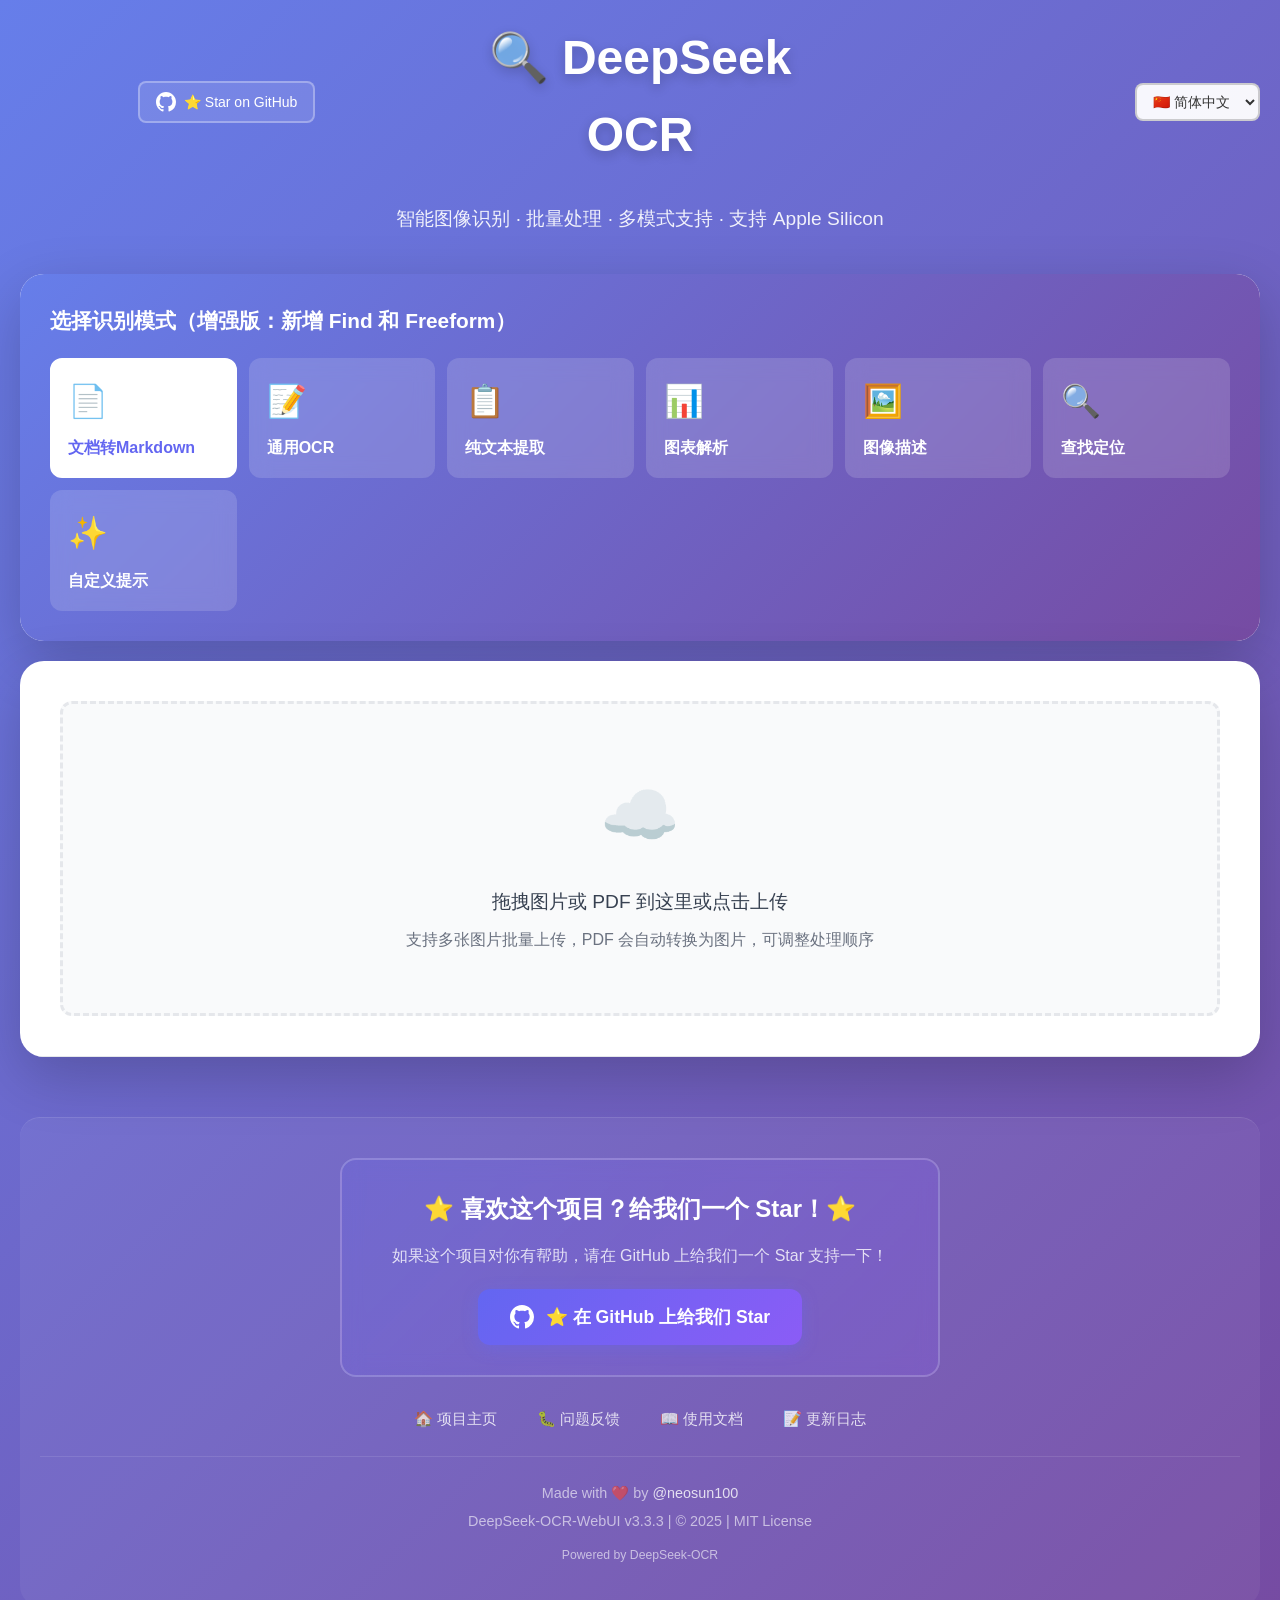
==== ocr_ui_modern.html @ ffe2755b "refactor" ====
<!DOCTYPE html>
<html lang="zh-CN">
<head>
    <meta charset="UTF-8">
    <meta name="viewport" content="width=device-width, initial-scale=1.0">
    <title>DeepSeek OCR - 智能图像识别</title>
    <style>
        :root {
            --primary: #6366f1;
            --primary-dark: #4f46e5;
            --secondary: #8b5cf6;
            --success: #10b981;
            --warning: #f59e0b;
            --danger: #ef4444;
            --dark: #1f2937;
            --light: #f9fafb;
            --border: #e5e7eb;
            --text: #374151;
            --text-light: #6b7280;
            --shadow: rgba(0, 0, 0, 0.1);
            --radius: 12px;
        }

        * {
            margin: 0;
            padding: 0;
            box-sizing: border-box;
        }

        body {
            font-family: 'SF Pro Display', -apple-system, BlinkMacSystemFont, 'Segoe UI', 'PingFang SC', sans-serif;
            background: linear-gradient(135deg, #667eea 0%, #764ba2 100%);
            color: var(--text);
            line-height: 1.6;
            min-height: 100vh;
            padding: 20px;
        }

        .container {
            max-width: 1400px;
            margin: 0 auto;
        }

        /* Find Mode Container - 左右分栏布局 */
        .find-mode-container {
            display: none;
            background: white;
            border-radius: 20px;
            padding: 30px;
            box-shadow: 0 20px 60px var(--shadow);
            animation: fadeIn 0.5s ease-out;
        }

        .find-mode-container.active {
            display: block;
        }

        .find-split-layout {
            display: grid;
            grid-template-columns: 450px 1fr;
            gap: 30px;
            min-height: 600px;
        }

        /* 左侧面板 - 上传和控制 */
        .find-left-panel {
            border-right: 2px solid var(--border);
            padding-right: 30px;
        }

        .find-panel-title {
            font-size: 1.3em;
            font-weight: 700;
            margin-bottom: 20px;
            color: var(--dark);
            display: flex;
            align-items: center;
            gap: 10px;
        }

        .find-upload-zone {
            border: 3px dashed var(--border);
            border-radius: var(--radius);
            padding: 40px 20px;
            text-align: center;
            cursor: pointer;
            transition: all 0.3s ease;
            background: var(--light);
            margin-bottom: 25px;
        }

        .find-upload-zone:hover {
            border-color: var(--primary);
            background: #f0f4ff;
            transform: translateY(-2px);
        }

        .find-upload-zone.drag-over {
            border-color: var(--primary);
            background: #e0e7ff;
            transform: scale(1.02);
        }

        .find-upload-icon {
            font-size: 60px;
            margin-bottom: 15px;
            opacity: 0.6;
        }

        .find-upload-text {
            font-size: 1.1em;
            color: var(--text);
            margin-bottom: 8px;
            font-weight: 500;
        }

        .find-upload-hint {
            font-size: 0.9em;
            color: var(--text-light);
        }

        .find-uploaded-preview {
            display: none;
            border-radius: var(--radius);
            overflow: hidden;
            margin-bottom: 15px;
            position: relative;
        }

        .find-uploaded-preview.active {
            display: block;
        }

        .find-uploaded-preview img {
            width: 100%;
            display: block;
            max-height: 250px;
            object-fit: contain;
            background: #000;
        }

        .find-uploaded-info {
            padding: 12px;
            background: var(--light);
            font-size: 0.9em;
            color: var(--text-light);
        }

        .find-input-group {
            margin-bottom: 25px;
        }

        .find-input-label {
            display: block;
            margin-bottom: 10px;
            font-weight: 600;
            color: var(--dark);
            font-size: 0.95em;
        }

        .find-input-field {
            width: 100%;
            padding: 14px 18px;
            border: 2px solid var(--border);
            border-radius: var(--radius);
            font-size: 1em;
            transition: all 0.3s ease;
            font-family: inherit;
        }

        .find-input-field:focus {
            outline: none;
            border-color: var(--primary);
            box-shadow: 0 0 0 3px rgba(99, 102, 241, 0.1);
        }

        .find-input-hint {
            margin-top: 8px;
            font-size: 0.85em;
            color: var(--text-light);
            line-height: 1.4;
        }

        .find-actions {
            display: flex;
            flex-direction: column;
            gap: 12px;
        }

        .find-btn {
            width: 100%;
            padding: 14px 24px;
            border: none;
            border-radius: var(--radius);
            font-size: 1em;
            font-weight: 600;
            cursor: pointer;
            transition: all 0.3s ease;
            display: flex;
            align-items: center;
            justify-content: center;
            gap: 8px;
        }

        .find-btn-primary {
            background: linear-gradient(135deg, var(--primary), var(--secondary));
            color: white;
            box-shadow: 0 4px 15px rgba(99, 102, 241, 0.3);
        }

        .find-btn-primary:hover:not(:disabled) {
            transform: translateY(-2px);
            box-shadow: 0 6px 20px rgba(99, 102, 241, 0.4);
        }

        .find-btn-primary:disabled {
            opacity: 0.5;
            cursor: not-allowed;
        }

        .find-btn-secondary {
            background: white;
            color: var(--text);
            border: 2px solid var(--border);
        }

        .find-btn-secondary:hover {
            background: var(--light);
            border-color: var(--primary);
        }

        /* 右侧面板 - 结果展示 */
        .find-right-panel {
            padding-left: 30px;
        }
        
        .find-right-panel .find-result-image-wrapper {
            text-align: center;
        }

        .find-result-container {
            display: none;
        }

        .find-result-container.active {
            display: block;
        }

        .find-result-empty {
            text-align: center;
            padding: 80px 40px;
            color: var(--text-light);
        }

        .find-result-empty-icon {
            font-size: 80px;
            margin-bottom: 20px;
            opacity: 0.3;
        }

        .find-result-empty-text {
            font-size: 1.2em;
            margin-bottom: 10px;
        }

        .find-result-empty-hint {
            font-size: 0.95em;
        }

        .find-result-image-wrapper {
            position: relative;
            border-radius: var(--radius);
            overflow: hidden;
            margin-bottom: 25px;
            box-shadow: 0 10px 40px rgba(0, 0, 0, 0.15);
            background: #000;
            display: inline-block;
            max-width: 100%;
        }

        .find-result-image-wrapper img {
            display: block;
            width: auto;
            height: auto;
            max-width: 100%;
            max-height: 600px;
        }

        .find-result-image-wrapper canvas {
            position: absolute;
            top: 0;
            left: 0;
            pointer-events: none;
        }

        .find-result-stats {
            display: flex;
            gap: 15px;
            margin-bottom: 20px;
            flex-wrap: wrap;
        }

        .find-stat-badge {
            padding: 8px 16px;
            background: var(--light);
            border-radius: 20px;
            font-size: 0.9em;
            color: var(--text);
            font-weight: 500;
        }

        .find-stat-badge.success {
            background: #d1fae5;
            color: #065f46;
        }

        .find-result-text-area {
            background: var(--light);
            border: 1px solid var(--border);
            border-radius: var(--radius);
            padding: 20px;
            margin-bottom: 20px;
            max-height: 200px;
            overflow-y: auto;
        }

        .find-result-text {
            font-size: 1em;
            line-height: 1.6;
            color: var(--text);
            white-space: pre-wrap;
            word-wrap: break-word;
        }

        .find-matches-list {
            background: var(--light);
            border: 1px solid var(--border);
            border-radius: var(--radius);
            padding: 20px;
        }

        .find-matches-title {
            font-weight: 600;
            margin-bottom: 15px;
            color: var(--dark);
            display: flex;
            align-items: center;
            gap: 8px;
        }

        .find-match-item {
            display: flex;
            align-items: center;
            gap: 12px;
            padding: 10px;
            background: white;
            border-radius: 8px;
            margin-bottom: 10px;
            border-left: 4px solid;
        }

        .find-match-color {
            width: 30px;
            height: 30px;
            border-radius: 6px;
            box-shadow: 0 2px 8px rgba(0, 0, 0, 0.2);
        }

        .find-match-info {
            flex: 1;
        }

        .find-match-label {
            font-weight: 600;
            color: var(--dark);
            margin-bottom: 3px;
        }

        .find-match-coords {
            font-size: 0.85em;
            color: var(--text-light);
            font-family: 'Courier New', monospace;
        }

        /* 批量处理主容器 - 默认显示 */
        .batch-mode-container {
            display: block;
        }

        .batch-mode-container.hidden {
            display: none;
        }

        /* Header */
        .header {
            text-align: center;
            margin-bottom: 40px;
            animation: fadeInDown 0.6s ease-out;
        }

        .header h1 {
            color: white;
            font-size: 3em;
            font-weight: 700;
            margin-bottom: 10px;
            text-shadow: 0 4px 12px rgba(0,0,0,0.2);
        }

        .header p {
            color: rgba(255,255,255,0.9);
            font-size: 1.2em;
        }

        /* Main Card */
        .main-card {
            background: white;
            border-radius: 24px;
            box-shadow: 0 20px 60px rgba(0,0,0,0.2);
            overflow: hidden;
            animation: fadeInUp 0.6s ease-out;
        }

        /* Mode Selector */
        .mode-section {
            padding: 30px;
            background: linear-gradient(135deg, #667eea 0%, #764ba2 100%);
        }

        .mode-title {
            color: white;
            font-size: 1.3em;
            font-weight: 600;
            margin-bottom: 20px;
        }

        .mode-grid {
            display: grid;
            grid-template-columns: repeat(auto-fit, minmax(180px, 1fr));
            gap: 12px;
        }

        .mode-option {
            background: rgba(255,255,255,0.15);
            border: 2px solid transparent;
            padding: 16px;
            border-radius: 12px;
            cursor: pointer;
            transition: all 0.3s;
            backdrop-filter: blur(10px);
        }

        .mode-option:hover {
            background: rgba(255,255,255,0.25);
            transform: translateY(-2px);
        }

        .mode-option.active {
            background: white;
            border-color: white;
            color: var(--primary);
        }

        .mode-icon {
            font-size: 2em;
            display: block;
            margin-bottom: 8px;
        }

        .mode-name {
            font-weight: 600;
            color: white;
        }

        .mode-option.active .mode-name {
            color: var(--primary);
        }

        /* Upload Section */
        .upload-section {
            padding: 40px;
            border-bottom: 1px solid var(--border);
        }

        .upload-area {
            border: 3px dashed var(--border);
            border-radius: var(--radius);
            padding: 60px 40px;
            text-align: center;
            cursor: pointer;
            transition: all 0.3s;
            background: var(--light);
        }

        .upload-area:hover, .upload-area.dragover {
            border-color: var(--primary);
            background: #eef2ff;
        }

        .upload-icon {
            font-size: 4em;
            color: var(--primary);
            margin-bottom: 20px;
        }

        .upload-text {
            font-size: 1.2em;
            color: var(--text);
            margin-bottom: 10px;
        }

        .upload-hint {
            color: var(--text-light);
        }

        input[type="file"] {
            display: none;
        }

        /* Images Grid */
        .images-section {
            padding: 40px;
            display: none;
        }

        .images-section.active {
            display: block;
        }

        /* Single Image Section (Find 模式) */
        .single-image-section {
            padding: 40px;
            display: none;
        }

        .single-image-section.active {
            display: block;
        }

        .single-image-preview {
            background: var(--bg-light);
            border: 3px dashed var(--border-color);
            border-radius: 20px;
            min-height: 400px;
            display: flex;
            align-items: center;
            position: relative;
            transition: all 0.3s ease;
            cursor: pointer;
        }

        .single-image-preview:hover {
            border-color: var(--primary-color);
            background: var(--bg-lighter);
        }

        .single-image-preview.drag-over {
            border-color: var(--primary-color);
            background: linear-gradient(135deg, rgba(59, 130, 246, 0.1), rgba(147, 51, 234, 0.1));
            transform: scale(1.02);
        }

        .preview-placeholder {
            text-align: center;
            padding: 60px 40px;
        }

        .preview-icon {
            font-size: 80px;
            margin-bottom: 20px;
            opacity: 0.5;
        }

        .preview-text {
            font-size: 1.3em;
            color: var(--text-primary);
            margin-bottom: 10px;
            font-weight: 500;
        }

        .preview-hint {
            color: var(--text-light);
            font-size: 0.95em;
        }

        .preview-container {
            width: 100%;
            padding: 20px;
        }

        .preview-image-wrapper {
            position: relative;
            display: inline-block;
            max-width: 100%;
            box-shadow: 0 10px 40px rgba(0,0,0,0.3);
            border-radius: 12px;
            overflow: hidden;
            background: #000;
        }

        .preview-image-wrapper img {
            display: block;
            max-width: 100%;
            height: auto;
        }

        .preview-image-wrapper canvas {
            position: absolute;
            top: 0;
            left: 0;
            width: 100%;
            height: 100%;
            pointer-events: none;
        }

        .section-header {
            display: flex;
            justify-content: space-between;
            align-items: center;
            margin-bottom: 20px;
        }

        .section-title {
            font-size: 1.5em;
            font-weight: 600;
            color: var(--dark);
        }

        .images-grid {
            display: grid;
            grid-template-columns: repeat(auto-fill, minmax(200px, 1fr));
            gap: 20px;
            margin-bottom: 30px;
        }

        .image-card {
            background: white;
            border: 2px solid var(--border);
            border-radius: var(--radius);
            overflow: hidden;
            cursor: move;
            transition: all 0.3s;
            position: relative;
        }

        .image-card:hover {
            box-shadow: 0 8px 24px var(--shadow);
            transform: translateY(-4px);
        }

        .image-card.dragging {
            opacity: 0.5;
        }

        .image-preview {
            width: 100%;
            height: 200px;
            object-fit: cover;
            background: var(--light);
        }

        .image-info {
            padding: 12px;
        }

        .image-name {
            font-weight: 600;
            font-size: 0.9em;
            color: var(--dark);
            margin-bottom: 4px;
            white-space: nowrap;
            overflow: hidden;
            text-overflow: ellipsis;
        }

        .image-size {
            font-size: 0.85em;
            color: var(--text-light);
        }

        .image-order {
            position: absolute;
            top: 10px;
            left: 10px;
            background: var(--primary);
            color: white;
            width: 32px;
            height: 32px;
            border-radius: 50%;
            display: flex;
            align-items: center;
            justify-content: center;
            font-weight: bold;
            font-size: 0.9em;
            box-shadow: 0 2px 8px rgba(0,0,0,0.3);
        }

        .image-remove {
            position: absolute;
            top: 10px;
            right: 10px;
            background: var(--danger);
            color: white;
            width: 32px;
            height: 32px;
            border-radius: 50%;
            border: none;
            cursor: pointer;
            display: flex;
            align-items: center;
            justify-content: center;
            font-size: 1.2em;
            transition: all 0.3s;
            box-shadow: 0 2px 8px rgba(0,0,0,0.3);
        }

        .image-remove:hover {
            background: #dc2626;
            transform: scale(1.1);
        }

        .image-status {
            position: absolute;
            bottom: 0;
            left: 0;
            right: 0;
            background: rgba(0,0,0,0.8);
            color: white;
            padding: 8px;
            text-align: center;
            font-size: 0.85em;
            font-weight: 600;
        }

        .status-processing {
            background: rgba(245, 158, 11, 0.9);
        }

        .status-completed {
            background: rgba(16, 185, 129, 0.9);
        }

        .status-error {
            background: rgba(239, 68, 68, 0.9);
        }

        /* Action Buttons */
        .action-buttons {
            display: flex;
            gap: 15px;
            flex-wrap: wrap;
        }

        .btn {
            padding: 14px 32px;
            border: none;
            border-radius: var(--radius);
            font-size: 1em;
            font-weight: 600;
            cursor: pointer;
            transition: all 0.3s;
            display: inline-flex;
            align-items: center;
            gap: 8px;
            box-shadow: 0 4px 12px var(--shadow);
        }

        .btn:hover {
            transform: translateY(-2px);
            box-shadow: 0 6px 16px var(--shadow);
        }

        .btn:disabled {
            opacity: 0.5;
            cursor: not-allowed;
            transform: none;
        }

        .btn-primary {
            background: var(--primary);
            color: white;
        }

        .btn-primary:hover:not(:disabled) {
            background: var(--primary-dark);
        }

        .btn-secondary {
            background: var(--light);
            color: var(--dark);
            border: 2px solid var(--border);
        }

        .btn-success {
            background: var(--success);
            color: white;
        }

        .btn-danger {
            background: var(--danger);
            color: white;
        }

        /* Progress Section */
        .progress-section {
            padding: 30px 40px;
            background: var(--light);
            display: none;
        }

        .progress-section.active {
            display: block;
        }

        .progress-header {
            display: flex;
            justify-content: space-between;
            align-items: center;
            margin-bottom: 20px;
        }

        .progress-title {
            font-size: 1.3em;
            font-weight: 600;
            color: var(--dark);
        }

        .progress-stats {
            display: flex;
            gap: 20px;
        }

        .progress-stat {
            font-size: 0.95em;
            color: var(--text-light);
        }

        .progress-stat strong {
            color: var(--primary);
            font-weight: 700;
        }

        .progress-bar-container {
            background: white;
            border-radius: 8px;
            height: 12px;
            overflow: hidden;
            box-shadow: inset 0 2px 4px rgba(0,0,0,0.1);
        }

        .progress-bar {
            height: 100%;
            background: linear-gradient(90deg, var(--primary), var(--secondary));
            transition: width 0.3s;
            border-radius: 8px;
        }

        /* Result Section */
        .result-section {
            padding: 40px;
            display: none;
        }

        .result-section.active {
            display: block;
        }

        .result-header {
            display: flex;
            justify-content: space-between;
            align-items: center;
            margin-bottom: 20px;
        }

        .result-actions {
            display: flex;
            gap: 10px;
        }

        .result-text {
            background: var(--light);
            border: 1px solid var(--border);
            border-radius: var(--radius);
            padding: 24px;
            font-family: 'SF Mono', 'Monaco', 'Courier New', monospace;
            font-size: 0.95em;
            line-height: 1.8;
            white-space: pre-wrap;
            word-wrap: break-word;
            max-height: 600px;
            overflow-y: auto;
            color: var(--dark);
        }

        .result-empty {
            text-align: center;
            padding: 60px;
            color: var(--text-light);
        }

        .result-empty-icon {
            font-size: 4em;
            margin-bottom: 20px;
        }

        /* Toast Notification */
        .toast {
            position: fixed;
            bottom: 30px;
            right: 30px;
            background: white;
            padding: 16px 24px;
            border-radius: var(--radius);
            box-shadow: 0 8px 24px rgba(0,0,0,0.2);
            display: none;
            align-items: center;
            gap: 12px;
            z-index: 1000;
            animation: slideIn 0.3s;
        }

        .toast.active {
            display: flex;
        }

        .toast.success { border-left: 4px solid var(--success); }
        .toast.error { border-left: 4px solid var(--danger); }
        .toast.info { border-left: 4px solid var(--primary); }

        .toast-icon {
            font-size: 1.5em;
        }

        .toast-message {
            font-weight: 500;
        }

        /* Animations */
        @keyframes fadeInDown {
            from {
                opacity: 0;
                transform: translateY(-30px);
            }
            to {
                opacity: 1;
                transform: translateY(0);
            }
        }

        @keyframes fadeInUp {
            from {
                opacity: 0;
                transform: translateY(30px);
            }
            to {
                opacity: 1;
                transform: translateY(0);
            }
        }

        @keyframes slideIn {
            from {
                transform: translateX(400px);
                opacity: 0;
            }
            to {
                transform: translateX(0);
                opacity: 1;
            }
        }

        @keyframes spin {
            to { transform: rotate(360deg); }
        }

        .spinning {
            animation: spin 1s linear infinite;
        }

        /* Responsive */
        @media (max-width: 768px) {
            body {
                padding: 10px;
            }

            .header h1 {
                font-size: 2em;
            }

            .header p {
                font-size: 1em;
            }

            .mode-grid {
                grid-template-columns: 1fr;
            }

            .upload-section,
            .images-section,
            .result-section {
                padding: 20px;
            }

            .upload-area {
                padding: 40px 20px;
            }

            .images-grid {
                grid-template-columns: repeat(auto-fill, minmax(150px, 1fr));
                gap: 12px;
            }

            .action-buttons {
                flex-direction: column;
            }

            .btn {
                width: 100%;
                justify-content: center;
            }

            .section-header,
            .result-header {
                flex-direction: column;
                align-items: flex-start;
                gap: 15px;
            }

            .result-actions {
                width: 100%;
            }

            .toast {
                bottom: 20px;
                right: 20px;
                left: 20px;
            }
        }

        /* Log Section */
        .log-section {
            padding: 40px;
            background: var(--light);
            border-top: 1px solid var(--border);
            display: none;
        }

        .log-section.active {
            display: block;
        }

        .log-header {
            display: flex;
            justify-content: space-between;
            align-items: center;
            margin-bottom: 20px;
        }

        .log-title {
            font-size: 1.5em;
            font-weight: 600;
            color: var(--dark);
        }

        .log-stats {
            display: flex;
            gap: 20px;
            font-size: 0.9em;
            color: var(--text-light);
        }

        .log-stat {
            display: flex;
            align-items: center;
            gap: 6px;
        }

        .log-container {
            background: white;
            border: 1px solid var(--border);
            border-radius: var(--radius);
            max-height: 400px;
            overflow-y: auto;
            padding: 16px;
        }

        .log-item {
            padding: 12px 16px;
            margin-bottom: 10px;
            background: var(--light);
            border-radius: 8px;
            border-left: 4px solid var(--primary);
            animation: slideInLog 0.3s;
            transition: all 0.3s;
        }

        .log-item:hover {
            box-shadow: 0 2px 8px rgba(0,0,0,0.1);
        }

        .log-item.success {
            border-left-color: var(--success);
        }

        .log-item.error {
            border-left-color: var(--danger);
        }

        .log-item.warning {
            border-left-color: var(--warning);
        }

        .log-item.info {
            border-left-color: var(--primary);
        }

        .log-item-header {
            display: flex;
            justify-content: space-between;
            align-items: center;
            margin-bottom: 6px;
        }

        .log-time {
            color: var(--text-light);
            font-size: 0.85em;
            font-family: monospace;
        }

        .log-type {
            padding: 2px 8px;
            border-radius: 4px;
            font-size: 0.75em;
            font-weight: 600;
            text-transform: uppercase;
        }

        .log-type.success { background: #d1fae5; color: #065f46; }
        .log-type.error { background: #fee2e2; color: #991b1b; }
        .log-type.warning { background: #fef3c7; color: #92400e; }
        .log-type.info { background: #dbeafe; color: #1e40af; }

        .log-message {
            color: var(--dark);
            line-height: 1.6;
            font-size: 0.95em;
        }

        .log-detail {
            margin-top: 6px;
            padding: 8px 12px;
            background: white;
            border-radius: 6px;
            font-size: 0.85em;
            color: var(--text-light);
            font-family: monospace;
        }

        @keyframes slideInLog {
            from {
                opacity: 0;
                transform: translateY(-10px);
            }
            to {
                opacity: 1;
                transform: translateY(0);
            }
        }

        /* Scrollbar */
        ::-webkit-scrollbar {
            width: 10px;
            height: 10px;
        }

        ::-webkit-scrollbar-track {
            background: var(--light);
        }

        ::-webkit-scrollbar-thumb {
            background: var(--border);
            border-radius: 5px;
        }

        ::-webkit-scrollbar-thumb:hover {
            background: #cbd5e1;
        }

        @media (max-width: 768px) {
            .log-panel {
                left: 10px;
                right: 10px;
                width: auto;
            }
        }
    </style>
</head>
<body>
    <div class="container">
        <!-- Header -->
        <div class="header">
            <div style="display: flex; justify-content: space-between; align-items: center; margin-bottom: 20px;">
                <!-- GitHub Link -->
                <div style="flex: 1;">
                    <a href="https://github.com/neosun100/DeepSeek-OCR-WebUI" target="_blank" rel="noopener noreferrer" 
                       style="display: inline-flex; align-items: center; gap: 8px; padding: 8px 16px; background: rgba(255,255,255,0.1); border: 2px solid rgba(255,255,255,0.3); border-radius: 8px; color: white; text-decoration: none; font-size: 14px; font-weight: 500; transition: all 0.3s ease;"
                       onmouseover="this.style.background='rgba(255,255,255,0.2)'; this.style.transform='translateY(-2px)'; this.style.boxShadow='0 4px 12px rgba(0,0,0,0.2)';"
                       onmouseout="this.style.background='rgba(255,255,255,0.1)'; this.style.transform='translateY(0)'; this.style.boxShadow='none';">
                        <svg width="20" height="20" viewBox="0 0 16 16" fill="currentColor">
                            <path d="M8 0C3.58 0 0 3.58 0 8c0 3.54 2.29 6.53 5.47 7.59.4.07.55-.17.55-.38 0-.19-.01-.82-.01-1.49-2.01.37-2.53-.49-2.69-.94-.09-.23-.48-.94-.82-1.13-.28-.15-.68-.52-.01-.53.63-.01 1.08.58 1.23.82.72 1.21 1.87.87 2.33.66.07-.52.28-.87.51-1.07-1.78-.2-3.64-.89-3.64-3.95 0-.87.31-1.59.82-2.15-.08-.2-.36-1.02.08-2.12 0 0 .67-.21 2.2.82.64-.18 1.32-.27 2-.27.68 0 1.36.09 2 .27 1.53-1.04 2.2-.82 2.2-.82.44 1.1.16 1.92.08 2.12.51.56.82 1.27.82 2.15 0 3.07-1.87 3.75-3.65 3.95.29.25.54.73.54 1.48 0 1.07-.01 1.93-.01 2.2 0 .21.15.46.55.38A8.013 8.013 0 0016 8c0-4.42-3.58-8-8-8z"/>
                        </svg>
                        <span data-i18n="github.starButton">⭐ Star on GitHub</span>
                    </a>
                </div>
                
                <!-- Title -->
                <div style="flex: 1; text-align: center;">
                    <h1>🔍 DeepSeek OCR</h1>
                </div>
                
                <!-- Language Switcher -->
                <div style="flex: 1; text-align: right;">
                    <select id="languageSwitcher" style="padding: 8px 12px; border-radius: 8px; border: 2px solid rgba(100,100,100,0.3); background: rgba(255,255,255,0.95); color: #333; font-size: 14px; cursor: pointer;">
                        <option value="zh-CN">🇨🇳 简体中文</option>
                        <option value="zh-TW">🇹🇼 繁體中文</option>
                        <option value="en-US">🇺🇸 English</option>
                        <option value="ja-JP">🇯🇵 日本語</option>
                    </select>
                </div>
            </div>
            <p id="headerSubtitle" data-i18n="headerSubtitle">智能图像识别 · 批量处理 · 多模式支持 · 支持 Apple Silicon</p>
        </div>

        <!-- Mode Selection (始终可见) -->
        <div class="main-card" style="margin-bottom: 20px;">
            <div class="mode-section">
                <div class="mode-title">选择识别模式（增强版：新增 Find 和 Freeform）</div>
                <div class="mode-grid">
                    <div class="mode-option active" data-mode="document">
                        <span class="mode-icon">📄</span>
                        <div class="mode-name">文档转Markdown</div>
                    </div>
                    <div class="mode-option" data-mode="ocr">
                        <span class="mode-icon">📝</span>
                        <div class="mode-name">通用OCR</div>
                    </div>
                    <div class="mode-option" data-mode="free">
                        <span class="mode-icon">📋</span>
                        <div class="mode-name">纯文本提取</div>
                    </div>
                    <div class="mode-option" data-mode="figure">
                        <span class="mode-icon">📊</span>
                        <div class="mode-name">图表解析</div>
                    </div>
                    <div class="mode-option" data-mode="describe">
                        <span class="mode-icon">🖼️</span>
                        <div class="mode-name">图像描述</div>
                    </div>
                    <div class="mode-option" data-mode="find">
                        <span class="mode-icon">🔍</span>
                        <div class="mode-name">查找定位</div>
                    </div>
                    <div class="mode-option" data-mode="freeform">
                        <span class="mode-icon">✨</span>
                        <div class="mode-name">自定义提示</div>
                    </div>
                </div>
            </div>
        </div>

        <!-- Find Mode Container (左右分栏布局) -->
        <div class="find-mode-container" id="findModeContainer">
            <div class="find-split-layout">
                <!-- 左侧面板 -->
                <div class="find-left-panel">
                    <div class="find-panel-title">
                        <span>🔍</span>
                        <span>查找定位</span>
                    </div>
                    
                    <!-- 上传区域 -->
                    <div class="find-upload-zone" id="findUploadZone">
                        <div class="find-upload-icon">📤</div>
                        <div class="find-upload-text">点击或拖拽上传图片或 PDF</div>
                        <div class="find-upload-hint">支持 JPG, PNG, JPEG, BMP, GIF, PDF（PDF 将使用第一页）</div>
                    </div>
                    
                    <!-- 已上传图片预览 -->
                    <div class="find-uploaded-preview" id="findUploadedPreview">
                        <img id="findUploadedImage" alt="Uploaded" />
                        <div class="find-uploaded-info" id="findUploadedInfo"></div>
                    </div>
                    
                    <!-- 查找词输入 -->
                    <div class="find-input-group">
                        <label class="find-input-label">
                            <span>🎯 输入查找内容</span>
                        </label>
                        <input 
                            type="text" 
                            class="find-input-field" 
                            id="findTermInput"
                            placeholder="例如：Total, Invoice #, 金额, 姓名"
                        />
                        <div class="find-input-hint">
                            💡 输入图片中需要查找的文字，系统会自动定位并标注
                        </div>
                    </div>
                    
                    <!-- 操作按钮 -->
                    <div class="find-actions">
                        <button class="find-btn find-btn-primary" id="findProcessBtn" disabled>
                            <span>🚀</span>
                            <span>开始查找</span>
                        </button>
                        <button class="find-btn find-btn-secondary" id="findChangeBtn" disabled>
                            <span>🔄</span>
                            <span>更换图片</span>
                        </button>
                        <button class="find-btn find-btn-secondary" id="findClearBtn" disabled>
                            <span>🗑️</span>
                            <span>清空重置</span>
                        </button>
                    </div>
                </div>
                
                <!-- 右侧面板 -->
                <div class="find-right-panel">
                    <div class="find-panel-title">
                        <span>✨</span>
                        <span>识别结果</span>
                    </div>
                    
                    <!-- 空状态 -->
                    <div class="find-result-empty" id="findResultEmpty">
                        <div class="find-result-empty-icon">🎯</div>
                        <div class="find-result-empty-text">等待识别</div>
                        <div class="find-result-empty-hint">上传图片并输入查找词，点击"开始查找"即可</div>
                    </div>
                    
                    <!-- 结果容器 -->
                    <div class="find-result-container" id="findResultContainer">
                        <!-- 结果图片（带边界框） -->
                        <div class="find-result-image-wrapper" id="findResultImageWrapper">
                            <img id="findResultImage" alt="Result" />
                            <canvas id="findResultCanvas"></canvas>
                        </div>
                        
                        <!-- 统计信息 -->
                        <div class="find-result-stats" id="findResultStats"></div>
                        
                        <!-- 识别文本 -->
                        <div class="find-result-text-area">
                            <div class="find-result-text" id="findResultText">等待识别...</div>
                        </div>
                        
                        <!-- 匹配项列表 -->
                        <div class="find-matches-list" id="findMatchesList" style="display: none;">
                            <div class="find-matches-title">
                                <span>📦</span>
                                <span>找到的匹配项</span>
                            </div>
                            <div id="findMatchesContent"></div>
                        </div>
                    </div>
                </div>
            </div>
        </div>

        <!-- Batch Mode Container (批量处理模式) -->
        <div class="batch-mode-container" id="batchModeContainer">
        <!-- Main Card -->
        <div class="main-card">
            <!-- Freeform Prompt Input (批量模式专用) -->
            <div id="freeformInputBatch" style="display: none; margin-bottom: 20px; padding: 20px; background: rgba(240,240,240,0.8); border-radius: 12px;">
                <label style="display: block; margin-bottom: 10px; color: #333; font-weight: 600;">✨ 自定义提示词</label>
                <textarea id="customPromptBatch" placeholder="输入自定义提示词（如：提取所有日期和金额）" 
                          style="width: 100%; padding: 12px; border-radius: 8px; border: 2px solid rgba(100,100,100,0.3); background: rgba(255,255,255,0.95); color: #333; font-size: 14px; min-height: 80px; resize: vertical;"></textarea>
                <div style="margin-top: 8px; color: rgba(80,80,80,0.9); font-size: 12px;">
                    ✨ 提示：描述你想要的识别效果，AI 会按照你的要求处理每张图片
                </div>
            </div>

            <!-- Upload Section -->
            <div class="upload-section">
                <div class="upload-area" id="uploadArea">
                    <div class="upload-icon">☁️</div>
                    <div class="upload-text" data-i18n="batchMode.uploadText">拖拽图片或 PDF 到这里或点击上传</div>
                    <div class="upload-hint" data-i18n="batchMode.uploadHint">支持多张图片批量上传，PDF 会自动转换为图片，可调整处理顺序</div>
                    <input type="file" id="fileInput" multiple accept="image/*,.pdf,application/pdf">
                </div>
            </div>

            <!-- Single Image Mode (Find 模式专用) -->
            <div class="single-image-section" id="singleImageSection" style="display: none;">
                <div class="section-header">
                    <div class="section-title">🔍 查找定位模式 - 单图处理</div>
                    <div style="color: var(--text-light); font-size: 0.9em;">💡 上传图片后将自动标注找到的位置</div>
                </div>
                <div class="single-image-preview" id="singleImagePreview">
                    <div class="preview-placeholder">
                        <div class="preview-icon">🖼️</div>
                        <div class="preview-text">点击或拖拽上传单张图片</div>
                        <div class="preview-hint">支持 JPG, PNG, JPEG, BMP, GIF</div>
                    </div>
                    <div class="preview-container" id="previewContainer" style="display: none;">
                        <div class="preview-image-wrapper">
                            <img id="previewImage" alt="Preview" style="display: block; max-width: 100%; height: auto;">
                            <canvas id="boundingBoxCanvas" style="position: absolute; top: 0; left: 0; pointer-events: none;"></canvas>
                        </div>
                    </div>
                </div>
                <div class="action-buttons">
                    <button class="btn btn-primary" id="processSingleBtn">
                        <span>🚀</span> 开始查找
                    </button>
                    <button class="btn btn-secondary" id="changeSingleBtn">
                        <span>🔄</span> 更换图片
                    </button>
                    <button class="btn btn-danger" id="clearSingleBtn">
                        <span>🗑️</span> 清空
                    </button>
                </div>
            </div>

            <!-- Images Grid Section (批量模式) -->
            <div class="images-section" id="imagesSection">
                <div class="section-header">
                    <div class="section-title">已上传图片 (<span id="imageCount">0</span>)</div>
                    <div style="color: var(--text-light); font-size: 0.9em;">💡 拖动图片可调整顺序</div>
                </div>
                <div class="images-grid" id="imagesGrid"></div>
                <div class="action-buttons">
                    <button class="btn btn-primary" id="processBtn">
                        <span>🚀</span> 开始识别
                    </button>
                    <button class="btn btn-secondary" id="addMoreBtn">
                        <span>➕</span> 继续添加
                    </button>
                    <button class="btn btn-danger" id="clearBtn">
                        <span>🗑️</span> 清空全部
                    </button>
                </div>
            </div>

            <!-- Progress Section -->
            <div class="progress-section" id="progressSection">
                <div class="progress-header">
                    <div class="progress-title">识别进度</div>
                    <div class="progress-stats">
                        <span class="progress-stat">已处理: <strong><span id="processedCount">0</span></strong></span>
                        <span class="progress-stat">总计: <strong><span id="totalCount">0</span></strong></span>
                    </div>
                </div>
                <div class="progress-bar-container">
                    <div class="progress-bar" id="progressBar" style="width: 0%"></div>
                </div>
            </div>

            <!-- Result Section -->
            <div class="result-section" id="resultSection">
                <div class="result-header">
                    <div class="section-title">识别结果</div>
                    <div class="result-actions">
                        <button class="btn btn-success" id="copyBtn">
                            <span>📋</span> 复制文本
                        </button>
                        <button class="btn btn-primary" id="downloadBtn">
                            <span>⬇️</span> 下载文本
                        </button>
                    </div>
                </div>
                <div class="result-text" id="resultText"></div>
            </div>

            <!-- Log Section -->
            <div class="log-section" id="logSection">
                <div class="log-header">
                    <div class="log-title"><span data-i18n="batchMode.logTitle">📋 操作日志</span></div>
                    <div class="log-stats">
                        <div class="log-stat">
                            <span>📊</span>
                            <span><span data-i18n="batchMode.logCount">共</span> <strong id="logCount">0</strong> <span data-i18n="batchMode.logRecords">条记录</span></span>
                        </div>
                    </div>
                </div>
                <div class="log-container" id="logContent"></div>
            </div>
        </div>
        </div> <!-- End of batch-mode-container -->
        
        <!-- Footer -->
        <div style="margin-top: 60px; padding: 40px 20px; background: rgba(255,255,255,0.05); border-top: 1px solid rgba(255,255,255,0.1); border-radius: 20px;">
            <div style="max-width: 1200px; margin: 0 auto;">
                <!-- GitHub Star Banner -->
                <div style="text-align: center; margin-bottom: 30px;">
                    <div style="display: inline-block; padding: 30px 50px; background: linear-gradient(135deg, rgba(99, 102, 241, 0.2), rgba(139, 92, 246, 0.2)); border: 2px solid rgba(255,255,255,0.2); border-radius: 16px; backdrop-filter: blur(10px);">
                        <div style="font-size: 1.5em; font-weight: 700; color: white; margin-bottom: 15px;" data-i18n="github.bannerTitle">
                            ⭐ 喜欢这个项目？给我们一个 Star！⭐
                        </div>
                        <div style="font-size: 1em; color: rgba(255,255,255,0.8); margin-bottom: 20px;" data-i18n="github.bannerDesc">
                            如果这个项目对你有帮助，请在 GitHub 上给我们一个 Star 支持一下！
                        </div>
                        <a href="https://github.com/neosun100/DeepSeek-OCR-WebUI" target="_blank" rel="noopener noreferrer"
                           style="display: inline-flex; align-items: center; gap: 12px; padding: 14px 32px; background: linear-gradient(135deg, #6366f1, #8b5cf6); border: none; border-radius: 12px; color: white; text-decoration: none; font-size: 1.1em; font-weight: 600; box-shadow: 0 4px 15px rgba(99, 102, 241, 0.4); transition: all 0.3s ease;"
                           onmouseover="this.style.transform='translateY(-3px)'; this.style.boxShadow='0 6px 20px rgba(99, 102, 241, 0.6)';"
                           onmouseout="this.style.transform='translateY(0)'; this.style.boxShadow='0 4px 15px rgba(99, 102, 241, 0.4)';">
                            <svg width="24" height="24" viewBox="0 0 16 16" fill="currentColor">
                                <path d="M8 0C3.58 0 0 3.58 0 8c0 3.54 2.29 6.53 5.47 7.59.4.07.55-.17.55-.38 0-.19-.01-.82-.01-1.49-2.01.37-2.53-.49-2.69-.94-.09-.23-.48-.94-.82-1.13-.28-.15-.68-.52-.01-.53.63-.01 1.08.58 1.23.82.72 1.21 1.87.87 2.33.66.07-.52.28-.87.51-1.07-1.78-.2-3.64-.89-3.64-3.95 0-.87.31-1.59.82-2.15-.08-.2-.36-1.02.08-2.12 0 0 .67-.21 2.2.82.64-.18 1.32-.27 2-.27.68 0 1.36.09 2 .27 1.53-1.04 2.2-.82 2.2-.82.44 1.1.16 1.92.08 2.12.51.56.82 1.27.82 2.15 0 3.07-1.87 3.75-3.65 3.95.29.25.54.73.54 1.48 0 1.07-.01 1.93-.01 2.2 0 .21.15.46.55.38A8.013 8.013 0 0016 8c0-4.42-3.58-8-8-8z"/>
                            </svg>
                            <span data-i18n="github.bannerButton">⭐ 在 GitHub 上给我们 Star</span>
                        </a>
                    </div>
                </div>
                
                <!-- Footer Links -->
                <div style="display: flex; justify-content: center; gap: 40px; flex-wrap: wrap; margin-bottom: 25px;">
                    <a href="https://github.com/neosun100/DeepSeek-OCR-WebUI" target="_blank" style="color: rgba(255,255,255,0.8); text-decoration: none; font-size: 0.95em; transition: color 0.3s;" onmouseover="this.style.color='white'" onmouseout="this.style.color='rgba(255,255,255,0.8)'" data-i18n="github.linkHome">
                        🏠 项目主页
                    </a>
                    <a href="https://github.com/neosun100/DeepSeek-OCR-WebUI/issues" target="_blank" style="color: rgba(255,255,255,0.8); text-decoration: none; font-size: 0.95em; transition: color 0.3s;" onmouseover="this.style.color='white'" onmouseout="this.style.color='rgba(255,255,255,0.8)'" data-i18n="github.linkIssues">
                        🐛 问题反馈
                    </a>
                    <a href="https://github.com/neosun100/DeepSeek-OCR-WebUI/blob/main/README.md" target="_blank" style="color: rgba(255,255,255,0.8); text-decoration: none; font-size: 0.95em; transition: color 0.3s;" onmouseover="this.style.color='white'" onmouseout="this.style.color='rgba(255,255,255,0.8)'" data-i18n="github.linkDocs">
                        📖 使用文档
                    </a>
                    <a href="https://github.com/neosun100/DeepSeek-OCR-WebUI/blob/main/CHANGELOG.md" target="_blank" style="color: rgba(255,255,255,0.8); text-decoration: none; font-size: 0.95em; transition: color 0.3s;" onmouseover="this.style.color='white'" onmouseout="this.style.color='rgba(255,255,255,0.8)'" data-i18n="github.linkChangelog">
                        📝 更新日志
                    </a>
                </div>
                
                <!-- Copyright -->
                <div style="text-align: center; color: rgba(255,255,255,0.6); font-size: 0.9em; padding-top: 20px; border-top: 1px solid rgba(255,255,255,0.1);">
                    <p style="margin: 5px 0;">
                        <span data-i18n="github.madeWith">Made with ❤️ by</span> <a href="https://github.com/neosun100" target="_blank" style="color: rgba(255,255,255,0.8); text-decoration: none;" onmouseover="this.style.color='white'" onmouseout="this.style.color='rgba(255,255,255,0.8)'">@neosun100</a>
                    </p>
                    <p style="margin: 5px 0;">
                        DeepSeek-OCR-WebUI v3.3.3 | © 2025 | MIT License
                    </p>
                    <p style="margin: 10px 0 0 0;">
                        <a href="https://github.com/deepseek-ai" target="_blank" style="color: rgba(255,255,255,0.6); text-decoration: none; font-size: 0.85em;" onmouseover="this.style.color='rgba(255,255,255,0.8)'" onmouseout="this.style.color='rgba(255,255,255,0.6)'" data-i18n="github.poweredBy">
                            Powered by DeepSeek-OCR
                        </a>
                    </p>
                </div>
            </div>
        </div>
        
    </div>

    <!-- Toast Notification -->
    <div class="toast" id="toast">
        <span class="toast-icon" id="toastIcon">✓</span>
        <span class="toast-message" id="toastMessage">操作成功</span>
    </div>

    <!-- Load i18n translations -->
    <script src="i18n.js"></script>
    
    <script>
        // ====================================
        // Using external i18n.js for translations
        // i18n functions: t(), switchLanguage(), updateUILanguage(), initI18n()
        // ====================================
        
        // Use window.i18n from external i18n.js
        const t = window.i18n.t;
        const switchLanguage = window.i18n.switchLanguage;
        const updateUILanguage = window.i18n.updateUILanguage;
        const initI18n = window.i18n.initI18n;
        let currentLang = window.i18n.getCurrentLang();
        
        // Re-initialize updateUILanguage to handle dynamic button updates
        const originalUpdateUILanguage = updateUILanguage;
        // Custom UI language updater that extends the base i18n functionality
        function customUpdateUILanguage() {
            currentLang = window.i18n.getCurrentLang();
            
            // Call original update from i18n.js
            originalUpdateUILanguage();
            
        }

        // ====================================
        // Configuration
        const CONFIG = {
            apiUrl: window.location.origin || 'http://localhost:8001',
            maxConcurrent: 1 // 逐一处理
        };

        // State
        const state = {
            mode: 'document',
            images: [],
            results: [],
            isProcessing: false,
            singleImage: null  // 用于 Find 模式的单图
        };

        // DOM Elements
        const elements = {
            uploadArea: document.getElementById('uploadArea'),
            fileInput: document.getElementById('fileInput'),
            imagesSection: document.getElementById('imagesSection'),
            imagesGrid: document.getElementById('imagesGrid'),
            imageCount: document.getElementById('imageCount'),
            processBtn: document.getElementById('processBtn'),
            addMoreBtn: document.getElementById('addMoreBtn'),
            clearBtn: document.getElementById('clearBtn'),
            progressSection: document.getElementById('progressSection'),
            progressBar: document.getElementById('progressBar'),
            processedCount: document.getElementById('processedCount'),
            totalCount: document.getElementById('totalCount'),
            resultSection: document.getElementById('resultSection'),
            resultText: document.getElementById('resultText'),
            copyBtn: document.getElementById('copyBtn'),
            downloadBtn: document.getElementById('downloadBtn'),
            toast: document.getElementById('toast'),
            toastIcon: document.getElementById('toastIcon'),
            toastMessage: document.getElementById('toastMessage'),
            logSection: document.getElementById('logSection'),
            logContent: document.getElementById('logContent'),
            logCount: document.getElementById('logCount')
        };

        // Initialize
        function init() {
            setupModeSelector();
            setupUpload();
            setupButtons();
            setupDragAndDrop();
            
            // 显示日志区域
            elements.logSection.classList.add('active');
            
            // 初始化日志 - 获取实际服务地址
            const getServiceAddress = () => {
                // 优先使用当前页面的地址
                const host = window.location.host;
                const protocol = window.location.protocol;
                if (host && host !== '') {
                    return `${protocol}//${host}`;
                }
                // 如果无法获取，使用配置文件中的地址
                return CONFIG.apiUrl || 'http://localhost:8001';
            };
            
            addLog('System Init', 'info', '🚀 DeepSeek OCR system ready!', {
                'Version': 'v3.3.3',
                'Service': getServiceAddress(),
                'Formats': 'Images: JPG, PNG, JPEG, BMP, GIF, WEBP | PDF',
                'Modes': '7 recognition modes available'
            });
        }

        // Add Log Entry (使用 i18n 国际化)
        function addLog(message, type = 'info', detail = '', extraData = null) {
            const now = new Date();
            const timeStr = now.toLocaleTimeString(currentLang === 'en-US' ? 'en-US' : 'zh-CN', { 
                hour12: false,
                hour: '2-digit',
                minute: '2-digit',
                second: '2-digit',
                fractionalSecondDigits: 3
            });

            // Map Chinese messages to i18n keys
            const messageKeyMap = {
                '系统初始化': 'systemInit',
                '切换模式': 'modeSwitch',
                '切换识别模式': 'modeChanged',
                '文件上传失败': 'uploadFailed',
                '部分文件已忽略': 'filesIgnored',
                '开始上传图片': 'uploadStarted',
                '图片上传完成': 'uploadComplete',
                '图片加载失败': 'imageLoadFailed',
                'PDF 转换开始': 'pdfConversionStarted',
                'PDF 转换进度': 'pdfConverting',
                'PDF 转换完成': 'pdfConversionComplete',
                'PDF 转换失败': 'pdfConversionFailed',
                '开始拖动图片': 'dragStarted',
                '图片顺序已调整': 'orderChanged',
                '图片上传成功': 'imageUploaded',
                '清空图片': 'imagesCleared',
                '无法开始识别': 'cannotStart',
                '开始批量识别': 'batchRecognitionStarted',
                '识别图片': 'processingImage',
                '✓ 识别成功': 'recognitionSuccess',
                '✗ 识别失败': 'recognitionFailed',
                '批量识别完成': 'batchComplete',
                '开始查找定位': 'findStarted',
                '✓ 查找定位成功': 'findSuccess',
                '查找完成': 'findComplete',
                '✗ 查找失败': 'findFailed',
                '复制操作失败': 'copyFailed',
                '复制到剪贴板': 'copiedToClipboard',
                '下载操作失败': 'downloadFailed',
                '下载识别结果': 'downloaded',
                '清空队列': 'queueCleared',
                '文件格式不支持': 'formatNotSupported',
                'PDF 转换成功': 'pdfConverted',
                '重置 Find 模式': 'findModeReset',
                '开始查找': 'findStarted',
                '✓ 查找成功': 'findSuccess'
            };

            // Get translated message using i18n
            const messageKey = messageKeyMap[message];
            const translatedMessage = messageKey ? t(`logMessages.${messageKey}`) : message;

            // Get translated type label
            const typeLabel = t(`logTypes.${type}`) || type;

            let extraHtml = '';
            if (extraData) {
                const extraItems = Object.entries(extraData).map(([key, value]) => 
                    `${key}: ${value}`
                ).join(' | ');
                extraHtml = `<div class="log-detail">${extraItems}</div>`;
            } else if (detail) {
                extraHtml = `<div class="log-detail">${detail}</div>`;
            }

            const logItem = document.createElement('div');
            logItem.className = `log-item ${type}`;
            logItem.innerHTML = `
                <div class="log-item-header">
                    <span class="log-time">${timeStr}</span>
                    <span class="log-type ${type}">${typeLabel}</span>
                </div>
                <div class="log-message">${translatedMessage}</div>
                ${extraHtml}
            `;

            elements.logContent.insertBefore(logItem, elements.logContent.firstChild);

            // 更新日志计数
            const logCount = elements.logContent.querySelectorAll('.log-item').length;
            elements.logCount.textContent = logCount;

            // 限制日志数量，最多保留100条
            const logs = elements.logContent.querySelectorAll('.log-item');
            if (logs.length > 100) {
                logs[logs.length - 1].remove();
            }

            // 自动滚动到顶部显示最新日志
            elements.logContent.scrollTop = 0;
        }

        // Mode Selector
        function setupModeSelector() {
            document.querySelectorAll('.mode-option').forEach(option => {
                option.addEventListener('click', () => {
                    const oldMode = state.mode;
                    const newMode = option.dataset.mode;
                    
                    // 如果模式相同，不做任何操作
                    if (oldMode === newMode) return;
                    
                    document.querySelectorAll('.mode-option').forEach(o => o.classList.remove('active'));
                    option.classList.add('active');
                    state.mode = newMode;
                    const modeName = option.querySelector('.mode-name').textContent;
                    
                    // Find 模式切换到专用界面
                    const isFindMode = (newMode === 'find');
                    const findContainer = document.getElementById('findModeContainer');
                    const batchContainer = document.getElementById('batchModeContainer');
                    
                    if (isFindMode) {
                        // 切换到 Find 专用界面
                        findContainer.classList.add('active');
                        batchContainer.classList.add('hidden');
                        addLog('Mode Switch', 'info', 'Switched to Find & Locate mode (single image)', {
                            'Mode': '🔍 Find Mode',
                            'Layout': 'Split view',
                            '特性': '边界框可视化'
                        });
                    } else {
                        // 切换回批量处理界面
                        findContainer.classList.remove('active');
                        batchContainer.classList.remove('hidden');
                        
                        // 显示/隐藏 Freeform 批量模式的输入框
                        const freeformInputBatch = document.getElementById('freeformInputBatch');
                        if (freeformInputBatch) {
                            freeformInputBatch.style.display = (newMode === 'freeform') ? 'block' : 'none';
                        }
                        
                        addLog('Mode Switch', 'info', `Switched to ${modeName} mode (batch processing)`, {
                            'Mode': modeName,
                            'Type': 'Batch processing'
                        });
                    }
                    
                    // 检查是否已经完成识别
                    const hasCompletedImages = state.images.some(img => img.status === 'completed' || img.status === 'error');
                    
                    if (hasCompletedImages) {
                        // 重置所有图片状态为待处理
                        const completedCount = state.images.filter(img => img.status === 'completed').length;
                        const errorCount = state.images.filter(img => img.status === 'error').length;
                        
                        state.images.forEach(img => {
                            img.status = 'pending';
                            img.result = null;
                        });
                        
                        // 清空之前的识别结果
                        state.results = [];
                        
                        // 隐藏进度和结果区域
                        elements.progressSection.classList.remove('active');
                        elements.resultSection.classList.remove('active');
                        
                        // 重新渲染图片（清除状态标签）
                        renderImages();
                        
                        // 更新UI状态（使按钮可点击）
                        updateUI();
                        
                        showToast(`已切换到: ${modeName}，可以重新识别`, 'info');
                        addLog('Mode Changed', 'success', `Switched from [${getModeDisplayName(oldMode)}] to [${modeName}], state reset`, {
                            'New Mode': modeName,
                            'Use Case': getModeDescription(state.mode),
                            '图片数量': `${state.images.length} 张`,
                            '已重置': `${completedCount} 张已完成，${errorCount} 张失败`,
                            '当前状态': '准备重新识别'
                        });
                    } else {
                        showToast(`已切换到: ${modeName}`, 'info');
                        addLog('Mode Changed', 'info', `从 [${getModeDisplayName(oldMode)}] 切换到 [${modeName}]`, {
                            'Current Mode': modeName,
                            'Use Case': getModeDescription(state.mode)
                        });
                    }
                });
            });
        }

        function getModeDisplayName(mode) {
            const names = {
                'document': '文档转Markdown',
                'ocr': '通用OCR',
                'free': '纯文本提取',
                'figure': '图表解析',
                'describe': '图像描述',
                'find': '查找定位 (Find)',
                'freeform': '自定义 (Freeform)'
            };
            return names[mode] || mode;
        }

        function getModeDescription(mode) {
            const descriptions = {
                'document': '保留文档格式和布局',
                'ocr': '提取所有可见文字',
                'free': '纯文本不保留格式',
                'figure': '识别图表公式等',
                'describe': '生成详细图像描述',
                'find': '查找并定位特定内容',
                'freeform': '使用自定义提示词'
            };
            return descriptions[mode] || '未知';
        }

        // Upload Setup
        function setupUpload() {
            elements.uploadArea.addEventListener('click', () => {
                elements.fileInput.click();
            });

            elements.fileInput.addEventListener('change', (e) => {
                handleFiles(Array.from(e.target.files));
                e.target.value = '';
            });

            // Drag and drop
            elements.uploadArea.addEventListener('dragover', (e) => {
                e.preventDefault();
                elements.uploadArea.classList.add('dragover');
            });

            elements.uploadArea.addEventListener('dragleave', () => {
                elements.uploadArea.classList.remove('dragover');
            });

            elements.uploadArea.addEventListener('drop', (e) => {
                e.preventDefault();
                elements.uploadArea.classList.remove('dragover');
                handleFiles(Array.from(e.dataTransfer.files));
            });
        }

        // Handle Files
        async function handleFiles(files) {
            const totalFiles = files.length;
            const imageFiles = [];
            const pdfFiles = [];
            const invalidFiles = [];
            
            // 分类文件
            files.forEach(file => {
                const fileType = file.type.toLowerCase();
                const fileName = file.name.toLowerCase();
                
                if (fileType.startsWith('image/') || 
                    fileName.match(/\.(jpg|jpeg|png|gif|bmp|webp)$/i)) {
                    imageFiles.push(file);
                } else if (fileType === 'application/pdf' || fileName.endsWith('.pdf')) {
                    pdfFiles.push(file);
                } else {
                    invalidFiles.push(file);
                }
            });
            
            // 检查是否有有效文件
            if (imageFiles.length === 0 && pdfFiles.length === 0) {
                const formats = invalidFiles.map(f => f.name.split('.').pop() || '未知').join(', ');
                showToast('请选择有效的图片或 PDF 文件', 'error');
                addLog('Upload Failed', 'error', 'All file formats not supported', {
                    'Attempted': `${totalFiles} 个文件`,
                    'Invalid Formats': formats,
                    'Supported': '图片: JPG, PNG, JPEG, BMP, GIF, WEBP\nPDF: PDF'
                });
                return;
            }
            
            // 处理无效文件提示
            if (invalidFiles.length > 0) {
                const invalidNames = invalidFiles.map(f => f.name).join(', ');
                showToast(`已忽略 ${invalidFiles.length} 个不支持的文件`, 'warning');
                addLog('Files Ignored', 'warning', `不支持的文件: ${invalidNames}`, {
                    'Ignored': `${invalidFiles.length} 个`,
                    'Supported': '图片或 PDF'
                });
            }
            
            // 处理图片文件
            if (imageFiles.length > 0) {
                const totalSize = imageFiles.reduce((sum, f) => sum + f.size, 0);
                addLog('开始上传图片', 'info', `正在处理 ${imageFiles.length} 张图片...`, {
                    '有效文件': `${imageFiles.length} 张`,
                    '总大小': formatFileSize(totalSize)
                });

                let loadedCount = 0;
                imageFiles.forEach((file, index) => {
                    const id = Date.now() + Math.random();
                    const reader = new FileReader();
                    
                    reader.onload = (e) => {
                        state.images.push({
                            id,
                            file,
                            name: file.name,
                            size: formatFileSize(file.size),
                            preview: e.target.result,
                            status: 'pending',
                            result: null
                        });
                        renderImages();
                        updateUI();
                        
                        loadedCount++;
                        if (loadedCount === imageFiles.length) {
                            addLog('图片上传完成', 'success', `所有图片已加载到队列`, {
                                '成功加载': `${imageFiles.length} 张`,
                                '当前队列': `${state.images.length} 张`,
                                '识别模式': getModeDisplayName(state.mode)
                            });
                        }
                    };
                    
                    reader.onerror = () => {
                        addLog(`图片加载失败`, 'error', `无法读取: ${file.name}`);
                    };
                    
                    reader.readAsDataURL(file);
                });
            }
            
            // 处理 PDF 文件
            if (pdfFiles.length > 0) {
                for (const pdfFile of pdfFiles) {
                    await handlePDFFile(pdfFile);
                }
            }
            
            if (imageFiles.length > 0) {
                showToast(`添加了 ${imageFiles.length} 张图片`, 'success');
            }
        }
        
        // Handle PDF File - 处理 PDF 文件并转换为图片
        async function handlePDFFile(pdfFile) {
            try {
                showToast(`正在转换 PDF: ${pdfFile.name}...`, 'info');
                addLog('PDF 转换开始', 'info', `正在处理 PDF 文件: ${pdfFile.name}`, {
                    '文件名': pdfFile.name,
                    '大小': formatFileSize(pdfFile.size),
                    '状态': '转换中...'
                });
                
                // 创建 FormData
                const formData = new FormData();
                formData.append('file', pdfFile);
                
                // 调用后端 PDF 转图片接口
                const response = await fetch(`${CONFIG.apiUrl}/pdf-to-images`, {
                    method: 'POST',
                    body: formData
                });
                
                const data = await response.json();
                
                if (!data.success) {
                    throw new Error(data.error || 'PDF 转换失败');
                }
                
                // 显示转换进度（如果后端返回了总页数）
                const totalPages = data.total_pages || data.images.length;
                const pageCount = data.images.length;
                
                // 添加开始转换的日志
                if (totalPages > 1) {
                    addLog('PDF 转换开始', 'info', `开始转换 PDF，共 ${totalPages} 页`, {
                        '总页数': `${totalPages} 页`,
                        '状态': '开始处理...'
                    });
                }
                
                // 为每页创建图片对象 - 使用异步处理确保实时显示进度
                for (let index = 0; index < data.images.length; index++) {
                    const imgData = data.images[index];
                    
                    // 添加进度日志（每页转换完成时）- 使用异步延迟确保实时显示
                    if (totalPages > 1) {
                        // 使用 setTimeout 让浏览器有时间渲染每条日志
                        await new Promise(resolve => {
                            setTimeout(() => {
                                addLog('PDF 转换进度', 'info', `正在处理第 ${index + 1}/${totalPages} 页`, {
                                    '当前页': `${index + 1}/${totalPages}`,
                                    '进度': `${Math.round((index + 1) / totalPages * 100)}%`
                                });
                                resolve();
                            }, index * 50); // 每页延迟50ms，确保日志实时显示
                        });
                    }
                    
                    const id = Date.now() + Math.random() + index;
                    
                    // 创建 Blob 对象用于后续处理
                    const base64Data = imgData.data.split(',')[1];
                    const byteCharacters = atob(base64Data);
                    const byteNumbers = new Array(byteCharacters.length);
                    for (let i = 0; i < byteCharacters.length; i++) {
                        byteNumbers[i] = byteCharacters.charCodeAt(i);
                    }
                    const byteArray = new Uint8Array(byteNumbers);
                    const blob = new Blob([byteArray], { type: 'image/png' });
                    const file = new File([blob], imgData.name, { type: 'image/png' });
                    
                    state.images.push({
                        id,
                        file,
                        name: imgData.name,
                        size: formatFileSize(byteArray.length),
                        preview: imgData.data, // base64 预览
                        status: 'pending',
                        result: null,
                        isFromPDF: true,
                        originalPDF: pdfFile.name,
                        pageNumber: imgData.page_number
                    });
                    
                    // 实时更新UI（每处理几页更新一次，避免过于频繁）
                    if ((index + 1) % 5 === 0 || index === data.images.length - 1) {
                        renderImages();
                        updateUI();
                    }
                }
                
                // 最终更新UI
                renderImages();
                updateUI();
                
                // 添加完成日志
                addLog('PDF 转换完成', 'success', `PDF 已成功转换为 ${pageCount} 张图片`, {
                    '原文件': data.original_filename,
                    '总页数': `${totalPages} 页`,
                    '已转换': `${pageCount} 页`,
                    '状态': '已添加到队列'
                });
                
                showToast(`PDF 转换完成，已添加 ${pageCount} 张图片`, 'success');
                
            } catch (error) {
                console.error('PDF 转换错误:', error);
                showToast(`PDF 转换失败: ${error.message}`, 'error');
                addLog('PDF 转换失败', 'error', `无法转换 PDF: ${pdfFile.name}`, {
                    '错误': error.message,
                    '文件名': pdfFile.name
                });
            }
        }

        // Render Images
        function renderImages() {
            elements.imagesGrid.innerHTML = state.images.map((img, index) => `
                <div class="image-card" draggable="true" data-id="${img.id}">
                    <div class="image-order">${index + 1}</div>
                    <button class="image-remove" onclick="removeImage('${img.id}')">×</button>
                    <img src="${img.preview}" alt="${img.name}" class="image-preview">
                    <div class="image-info">
                        <div class="image-name" title="${img.name}">${img.name}</div>
                        <div class="image-size">${img.size}</div>
                    </div>
                    ${img.status !== 'pending' ? `<div class="image-status status-${img.status}">${getStatusText(img.status)}</div>` : ''}
                </div>
            `).join('');

            setupImageDragAndDrop();
        }

        // Setup Image Drag and Drop for Reordering (修复版)
        function setupImageDragAndDrop() {
            const cards = document.querySelectorAll('.image-card');
            let draggedElement = null;
            let draggedId = null;

            cards.forEach(card => {
                card.addEventListener('dragstart', (e) => {
                    draggedElement = card;
                    draggedId = card.dataset.id;
                    const img = state.images.find(i => i.id == draggedId);
                    card.classList.add('dragging');
                    e.dataTransfer.effectAllowed = 'move';
                    e.dataTransfer.setData('text/html', card.innerHTML);
                    
                    if (img) {
                        const currentIndex = state.images.findIndex(i => i.id == draggedId);
                        addLog('开始拖动图片', 'info', `正在调整 ${img.name} 的位置`, {
                            '当前位置': `第 ${currentIndex + 1} 张`,
                            '文件名': img.name
                        });
                    }
                });

                card.addEventListener('dragend', () => {
                    card.classList.remove('dragging');
                });

                card.addEventListener('dragover', (e) => {
                    e.preventDefault();
                    e.dataTransfer.dropEffect = 'move';
                    
                    if (draggedElement && card !== draggedElement) {
                        // 获取所有卡片
                        const allCards = [...elements.imagesGrid.querySelectorAll('.image-card')];
                        const draggedIndex = allCards.indexOf(draggedElement);
                        const targetIndex = allCards.indexOf(card);
                        
                        // 判断应该插入到目标元素之前还是之后
                        if (draggedIndex < targetIndex) {
                            // 从前往后拖，插入到目标之后
                            card.parentNode.insertBefore(draggedElement, card.nextSibling);
                        } else {
                            // 从后往前拖，插入到目标之前
                            card.parentNode.insertBefore(draggedElement, card);
                        }
                    }
                });

                card.addEventListener('drop', (e) => {
                    e.preventDefault();
                    e.stopPropagation();
                    updateImageOrder();
                });
            });

            // 为容器添加dragover事件，防止默认行为
            elements.imagesGrid.addEventListener('dragover', (e) => {
                e.preventDefault();
            });
        }

        function updateImageOrder() {
            const cards = [...document.querySelectorAll('.image-card')];
            const newOrder = cards.map(card => card.dataset.id);
            
            // 保存旧顺序用于对比
            const oldOrder = state.images.map(img => img.name);
            
            state.images.sort((a, b) => {
                return newOrder.indexOf(a.id.toString()) - newOrder.indexOf(b.id.toString());
            });
            
            const newOrderNames = state.images.map(img => img.name);
            
            renderImages();
            
            addLog('图片顺序已调整', 'success', `拖拽排序完成，已更新识别顺序`, {
                '总数量': `${state.images.length} 张`,
                '新顺序': newOrderNames.slice(0, 3).join(', ') + (newOrderNames.length > 3 ? '...' : ''),
                '操作提示': '将按照新顺序进行识别'
            });
        }

        // Remove Image
        window.removeImage = function(id) {
            state.images = state.images.filter(img => img.id != id);
            renderImages();
            updateUI();
            showToast('已移除图片', 'info');
        };

        // Setup Buttons
        function setupButtons() {
            elements.processBtn.addEventListener('click', startProcessing);
            elements.addMoreBtn.addEventListener('click', () => elements.fileInput.click());
            elements.clearBtn.addEventListener('click', clearAll);
            elements.copyBtn.addEventListener('click', copyResult);
            elements.downloadBtn.addEventListener('click', downloadResult);
            
            // 单图模式按钮
            document.getElementById('processSingleBtn').addEventListener('click', processSingleImage);
            document.getElementById('changeSingleBtn').addEventListener('click', () => {
                document.getElementById('singleImagePreview').click();
            });
            document.getElementById('clearSingleBtn').addEventListener('click', clearSingleImage);
            
            // 单图上传区域点击事件
            const singlePreview = document.getElementById('singleImagePreview');
            singlePreview.addEventListener('click', (e) => {
                if (e.target.closest('.preview-placeholder') || e.target === singlePreview) {
                    const input = document.createElement('input');
                    input.type = 'file';
                    input.accept = 'image/*';
                    input.onchange = (e) => {
                        if (e.target.files && e.target.files[0]) {
                            handleSingleImageUpload(e.target.files[0]);
                        }
                    };
                    input.click();
                }
            });
            
            // 单图拖拽上传
            singlePreview.addEventListener('dragover', (e) => {
                e.preventDefault();
                singlePreview.classList.add('drag-over');
            });
            
            singlePreview.addEventListener('dragleave', () => {
                singlePreview.classList.remove('drag-over');
            });
            
            singlePreview.addEventListener('drop', (e) => {
                e.preventDefault();
                singlePreview.classList.remove('drag-over');
                if (e.dataTransfer.files && e.dataTransfer.files[0]) {
                    handleSingleImageUpload(e.dataTransfer.files[0]);
                }
            });
        }

        // Handle Single Image Upload（单图上传处理）
        function handleSingleImageUpload(file) {
            if (!file.type.startsWith('image/')) {
                showToast('请选择图片文件', 'error');
                return;
            }

            // 保存到 state
            state.singleImage = {
                file: file,
                name: file.name,
                size: formatFileSize(file.size)
            };

            // 显示预览
            const reader = new FileReader();
            reader.onload = (e) => {
                const imgElement = document.getElementById('previewImage');
                const canvas = document.getElementById('boundingBoxCanvas');
                const placeholder = document.querySelector('.preview-placeholder');
                const container = document.getElementById('previewContainer');

                placeholder.style.display = 'none';
                container.style.display = 'block';
                
                imgElement.src = e.target.result;
                imgElement.onload = () => {
                    // 清除旧的边界框
                    const ctx = canvas.getContext('2d');
                    canvas.width = imgElement.offsetWidth;
                    canvas.height = imgElement.offsetHeight;
                    ctx.clearRect(0, 0, canvas.width, canvas.height);
                };

                addLog('图片上传成功', 'success', `已加载: ${file.name}`, {
                    '文件名': file.name,
                    '文件大小': formatFileSize(file.size),
                    '模式': '单图查找定位'
                });
            };
            reader.readAsDataURL(file);
        }

        // Clear Single Image（清空单图）
        function clearSingleImage() {
            state.singleImage = null;
            
            const placeholder = document.querySelector('.preview-placeholder');
            const container = document.getElementById('previewContainer');
            const canvas = document.getElementById('boundingBoxCanvas');
            
            placeholder.style.display = 'block';
            container.style.display = 'none';
            
            // 清除 canvas
            const ctx = canvas.getContext('2d');
            ctx.clearRect(0, 0, canvas.width, canvas.height);
            
            // 清除结果
            elements.resultSection.classList.remove('active');
            
            showToast('已清空图片', 'info');
            addLog('清空图片', 'info', '已清除当前图片和识别结果');
        }

        // Start Processing
        async function startProcessing() {
            if (state.images.length === 0) {
                showToast('请先上传图片', 'error');
                addLog('无法开始识别', 'error', '请先上传至少一张图片', {
                    '当前队列': '0 张图片',
                    '操作建议': '点击上传区域添加图片'
                });
                return;
            }

            const startTime = Date.now();
            state.isProcessing = true;
            state.results = [];
            elements.progressSection.classList.add('active');
            elements.resultSection.classList.remove('active');
            updateUI();

            addLog('开始批量识别', 'success', `准备处理 ${state.images.length} 张图片`, {
                '图片数量': `${state.images.length} 张`,
                '识别模式': getModeDisplayName(state.mode),
                '处理方式': '逐一顺序处理',
                '预计时间': `约 ${Math.ceil(state.images.length * 0.5)}-${state.images.length} 分钟`
            });

            const total = state.images.length;
            let processed = 0;
            let succeeded = 0;
            let failed = 0;

            for (let i = 0; i < state.images.length; i++) {
                const image = state.images[i];
                if (image.status === 'completed') continue;

                const imageStartTime = Date.now();
                image.status = 'processing';
                renderImages();
                
                addLog(`识别图片 [${i + 1}/${total}]`, 'info', `正在处理: ${image.name}`, {
                    '文件名': image.name,
                    '文件大小': image.size,
                    '当前位置': `第 ${i + 1} 张`,
                    '队列进度': `${processed}/${total}`,
                    '识别模式': getModeDisplayName(state.mode)
                });

                try {
                    const result = await processImage(image);
                    const processingTime = ((Date.now() - imageStartTime) / 1000).toFixed(1);
                    
                    image.status = 'completed';
                    image.result = result;
                    state.results.push({
                        name: image.name,
                        text: result
                    });
                    succeeded++;
                    
                    const textLength = result.length;
                    const wordCount = result.split(/\s+/).length;
                    
                    addLog(`✓ 识别成功 [${i + 1}/${total}]`, 'success', `${image.name} 处理完成`, {
                        '处理时间': `${processingTime} 秒`,
                        '识别字符': `${textLength} 个字符`,
                        '词数统计': `约 ${wordCount} 词`,
                        '当前进度': `${Math.round((processed + 1) / total * 100)}%`,
                        '剩余数量': `${total - processed - 1} 张`
                    });
                } catch (error) {
                    const processingTime = ((Date.now() - imageStartTime) / 1000).toFixed(1);
                    
                    image.status = 'error';
                    image.result = `识别失败: ${error.message}`;
                    failed++;
                    
                    addLog(`✗ 识别失败 [${i + 1}/${total}]`, 'error', `${image.name} 处理出错`, {
                        '错误信息': error.message,
                        '处理时间': `${processingTime} 秒`,
                        '文件名': image.name,
                        '当前进度': `${Math.round((processed + 1) / total * 100)}%`,
                        '建议': '检查图片格式或网络连接'
                    });
                }

                processed++;
                updateProgress(processed, total);
                renderImages();
            }

            const totalTime = ((Date.now() - startTime) / 1000).toFixed(1);
            const avgTime = (totalTime / total).toFixed(1);

            state.isProcessing = false;
            showResult();
            showToast('所有图片识别完成！', 'success');
            
            addLog('批量识别完成', 'success', `所有图片处理完毕，结果已生成`, {
                '总数量': `${total} 张`,
                '成功': `${succeeded} 张`,
                '失败': `${failed} 张`,
                '总耗时': `${totalTime} 秒`,
                '平均耗时': `${avgTime} 秒/张`,
                '识别模式': getModeDisplayName(state.mode),
                '结果长度': `${state.results.reduce((sum, r) => sum + r.text.length, 0)} 字符`
            });
        }

        // Process Single Image
        async function processImage(image) {
            const formData = new FormData();
            formData.append('file', image.file);
            formData.append('prompt_type', state.mode);
            
            // 添加 Find 模式的查找词
            if (state.mode === 'find') {
                const findTerm = document.getElementById('findTerm').value.trim();
                formData.append('find_term', findTerm || 'Total');
            }
            
            // 添加 Freeform 模式的自定义提示
            if (state.mode === 'freeform') {
                const customPromptInput = document.getElementById('customPromptBatch');
                const customPrompt = customPromptInput ? customPromptInput.value.trim() : '';
                formData.append('custom_prompt', customPrompt || 'OCR this image.');
            }
            
            // 可选：添加 grounding 参数
            formData.append('grounding', state.mode === 'find' || state.mode === 'document' || state.mode === 'ocr');

            const response = await fetch(`${CONFIG.apiUrl}/ocr`, {
                method: 'POST',
                body: formData
            });

            const data = await response.json();

            if (!data.success) {
                throw new Error(data.error || '识别失败');
            }
            
            // 如果有 boxes 信息，保存到 image 对象中
            if (data.boxes && data.boxes.length > 0) {
                image.boxes = data.boxes;
                image.imageDims = data.image_dims;
            }

            return data.text;
        }

        // Draw Bounding Boxes on Canvas（边界框绘制函数）
        function drawBoundingBoxes(imgElement, canvas, boxes, imageDims) {
            if (!boxes || boxes.length === 0) {
                console.log('❌ 没有边界框需要绘制');
                return;
            }

            console.log('🎨 开始绘制边界框:', boxes);

            const ctx = canvas.getContext('2d');
            
            // 设置 canvas 尺寸匹配图片显示尺寸
            canvas.width = imgElement.offsetWidth;
            canvas.height = imgElement.offsetHeight;
            
            ctx.clearRect(0, 0, canvas.width, canvas.height);
            
            // 计算缩放比例
            const scaleX = imgElement.offsetWidth / (imageDims?.w || imgElement.naturalWidth);
            const scaleY = imgElement.offsetHeight / (imageDims?.h || imgElement.naturalHeight);
            
            console.log('📏 缩放比例:', { scaleX, scaleY, canvasSize: { w: canvas.width, h: canvas.height } });
            
            // 颜色数组
            const colors = ['#00ff00', '#00ffff', '#ff00ff', '#ffff00', '#ff0066', '#00ff99'];
            
            // 绘制每个边界框
            boxes.forEach((box, idx) => {
                const [x1, y1, x2, y2] = box.box;
                const color = colors[idx % colors.length];
                
                // 缩放坐标
                const sx = x1 * scaleX;
                const sy = y1 * scaleY;
                const sw = (x2 - x1) * scaleX;
                const sh = (y2 - y1) * scaleY;
                
                console.log(`📦 Box ${idx} (${box.label}):`, {
                    original: [x1, y1, x2, y2],
                    scaled: [sx, sy, sw, sh]
                });
                
                // 半透明填充
                ctx.fillStyle = color + '33';
                ctx.fillRect(sx, sy, sw, sh);
                
                // 霓虹边框
                ctx.strokeStyle = color;
                ctx.lineWidth = 3;
                ctx.shadowColor = color;
                ctx.shadowBlur = 10;
                ctx.strokeRect(sx, sy, sw, sh);
                ctx.shadowBlur = 0;
                
                // 标签背景和文字
                if (box.label) {
                    ctx.font = 'bold 14px Arial';
                    const metrics = ctx.measureText(box.label);
                    const padding = 8;
                    const labelHeight = 24;
                    
                    // 标签背景
                    ctx.fillStyle = color;
                    ctx.fillRect(sx, sy - labelHeight, metrics.width + padding * 2, labelHeight);
                    
                    // 标签文字
                    ctx.fillStyle = '#000';
                    ctx.fillText(box.label, sx + padding, sy - 7);
                }
            });
            
            console.log('✅ 完成绘制', boxes.length, '个边界框');
        }

        // Process Single Image for Find Mode（单图处理函数）
        async function processSingleImage() {
            const findTerm = document.getElementById('findTerm').value.trim();
            if (!findTerm) {
                showToast('请输入要查找的内容', 'error');
                return;
            }

            const singleImageData = state.singleImage;
            if (!singleImageData) {
                showToast('请先上传图片', 'error');
                return;
            }

            addLog('开始查找定位', 'info', `正在图片中查找: ${findTerm}`, {
                '查找词': findTerm,
                '图片名': singleImageData.name,
                '文件大小': singleImageData.size
            });

            try {
                const formData = new FormData();
                formData.append('file', singleImageData.file);
                formData.append('prompt_type', 'find');
                formData.append('find_term', findTerm);
                formData.append('grounding', true);

                const response = await fetch(`${CONFIG.apiUrl}/ocr`, {
                    method: 'POST',
                    body: formData
                });

                const data = await response.json();

                if (!data.success) {
                    throw new Error(data.error || '识别失败');
                }

                // 显示结果
                elements.resultSection.classList.add('active');
                elements.resultText.textContent = data.text || '未找到匹配内容';

                // 绘制边界框
                if (data.boxes && data.boxes.length > 0) {
                    const imgElement = document.getElementById('previewImage');
                    const canvas = document.getElementById('boundingBoxCanvas');
                    
                    // 保存到全局变量以便 resize 时重新绘制
                    window.lastDrawnBoxes = data.boxes;
                    window.lastImageDims = data.image_dims;
                    
                    // 等待图片完全加载后再绘制
                    if (imgElement.complete) {
                        drawBoundingBoxes(imgElement, canvas, data.boxes, data.image_dims);
                    } else {
                        imgElement.onload = () => {
                            drawBoundingBoxes(imgElement, canvas, data.boxes, data.image_dims);
                        };
                    }

                    addLog('✓ 查找定位成功', 'success', `找到 ${data.boxes.length} 个匹配项`, {
                        '查找词': findTerm,
                        '匹配数量': `${data.boxes.length} 个`,
                        '匹配项': data.boxes.map(b => b.label).join(', ')
                    });
                } else {
                    addLog('查找完成', 'info', '未找到匹配的内容', {
                        '查找词': findTerm,
                        '建议': '尝试使用不同的关键词'
                    });
                }

            } catch (error) {
                showToast('查找失败: ' + error.message, 'error');
                addLog('✗ 查找失败', 'error', error.message, {
                    '查找词': findTerm,
                    '建议': '检查网络连接或更换图片'
                });
            }
        }

        // Update Progress
        function updateProgress(processed, total) {
            const percentage = (processed / total) * 100;
            elements.progressBar.style.width = `${percentage}%`;
            elements.processedCount.textContent = processed;
            elements.totalCount.textContent = total;
        }

        // Show Result
        function showResult() {
            elements.resultSection.classList.add('active');
            
            if (state.results.length === 0) {
                elements.resultText.innerHTML = `
                    <div class="result-empty">
                        <div class="result-empty-icon">📭</div>
                        <div>暂无识别结果</div>
                    </div>
                `;
                return;
            }

            // Merge results with separators
            const mergedText = state.results.map((result, index) => {
                const separator = '='.repeat(60);
                return `${separator}\n图片 ${index + 1}: ${result.name}\n${separator}\n\n${result.text}\n\n`;
            }).join('\n');

            elements.resultText.textContent = mergedText;
        }

        // Copy Result
        function copyResult() {
            const text = elements.resultText.textContent;
            if (!text || text.includes('暂无识别结果')) {
                showToast('没有可复制的内容', 'error');
                addLog('复制操作失败', 'error', '当前没有可复制的识别结果', {
                    '原因': '未进行识别或识别未完成',
                    '建议': '先上传图片并完成识别'
                });
                return;
            }

            navigator.clipboard.writeText(text).then(() => {
                const charCount = text.length;
                const lineCount = text.split('\n').length;
                
                showToast('已复制到剪贴板', 'success');
                addLog('复制到剪贴板', 'success', `识别结果已成功复制`, {
                    '字符数': `${charCount} 个字符`,
                    '行数': `${lineCount} 行`,
                    '图片数': `${state.results.length} 张`,
                    '操作': '可直接粘贴到其他应用'
                });
            }).catch((err) => {
                showToast('复制失败', 'error');
                addLog('复制操作失败', 'error', '无法访问剪贴板', {
                    '错误': err.message || '浏览器安全限制',
                    '建议': '尝试手动选择并复制文本'
                });
            });
        }

        // Download Result
        function downloadResult() {
            const text = elements.resultText.textContent;
            if (!text || text.includes('暂无识别结果')) {
                showToast('没有可下载的内容', 'error');
                addLog('下载操作失败', 'error', '当前没有可下载的识别结果', {
                    '原因': '未进行识别或识别未完成',
                    '建议': '先上传图片并完成识别'
                });
                return;
            }

            const blob = new Blob([text], { type: 'text/plain;charset=utf-8' });
            const url = URL.createObjectURL(blob);
            const a = document.createElement('a');
            a.href = url;
            const filename = `OCR_结果_${new Date().toISOString().slice(0,10)}.txt`;
            a.download = filename;
            a.click();
            URL.revokeObjectURL(url);

            const fileSize = formatFileSize(blob.size);
            const charCount = text.length;
            const lineCount = text.split('\n').length;

            showToast('文件已下载', 'success');
            addLog('下载识别结果', 'success', `文件已保存到本地`, {
                '文件名': filename,
                '文件大小': fileSize,
                '字符数': `${charCount} 个字符`,
                '行数': `${lineCount} 行`,
                '包含图片': `${state.results.length} 张`,
                '保存位置': '浏览器默认下载文件夹'
            });
        }

        // Clear All
        function clearAll() {
            if (!confirm('确定要清空所有图片吗？')) return;

            const count = state.images.length;
            const resultCount = state.results.length;
            const completedCount = state.images.filter(i => i.status === 'completed').length;
            
            state.images = [];
            state.results = [];
            renderImages();
            updateUI();
            elements.progressSection.classList.remove('active');
            elements.resultSection.classList.remove('active');
            showToast('已清空', 'info');
            
            addLog('清空队列', 'info', `已清空所有图片和结果`, {
                '清空图片': `${count} 张`,
                '已完成': `${completedCount} 张`,
                '识别结果': `${resultCount} 条`,
                '当前状态': '队列已清空，可重新上传'
            });
        }

        // Update UI
        function updateUI() {
            const hasImages = state.images.length > 0;
            elements.imagesSection.classList.toggle('active', hasImages);
            elements.imageCount.textContent = state.images.length;
            elements.processBtn.disabled = state.isProcessing || !hasImages;
            elements.clearBtn.disabled = state.isProcessing || !hasImages;
        }

        // Setup Drag and Drop (not for reordering, but for new file drop)
        function setupDragAndDrop() {
            // Already handled in setupUpload
        }

        // Utility Functions
        function formatFileSize(bytes) {
            if (bytes < 1024) return bytes + ' B';
            if (bytes < 1024 * 1024) return (bytes / 1024).toFixed(1) + ' KB';
            return (bytes / (1024 * 1024)).toFixed(1) + ' MB';
        }

        function getStatusText(status) {
            const texts = {
                pending: '等待中',
                processing: '⚙️ 识别中...',
                completed: '✅ 已完成',
                error: '❌ 失败'
            };
            return texts[status] || status;
        }

        function showToast(message, type = 'info') {
            const icons = {
                success: '✓',
                error: '✕',
                info: 'ℹ'
            };

            elements.toastIcon.textContent = icons[type] || icons.info;
            elements.toastMessage.textContent = message;
            elements.toast.className = `toast ${type} active`;

            setTimeout(() => {
                elements.toast.classList.remove('active');
            }, 3000);
        }

        // Window resize event - redraw bounding boxes
        let resizeTimeout;
        window.addEventListener('resize', () => {
            clearTimeout(resizeTimeout);
            resizeTimeout = setTimeout(() => {
                // 如果是 Find 模式且有图片，重新绘制边界框
                if (state.mode === 'find' && state.singleImage) {
                    const imgElement = document.getElementById('previewImage');
                    const canvas = document.getElementById('boundingBoxCanvas');
                    const container = document.getElementById('previewContainer');
                    
                    if (container && container.style.display !== 'none' && imgElement.complete) {
                        // 尝试从结果中获取 boxes（如果已经处理过）
                        const resultText = elements.resultText.textContent;
                        if (resultText && window.lastDrawnBoxes) {
                            drawBoundingBoxes(imgElement, canvas, window.lastDrawnBoxes, window.lastImageDims);
                        }
                    }
                }
            }, 200);
        });

        // ====================================
        // Find Mode Functions (查找定位模式)
        // ====================================
        
        const findState = {
            image: null,
            imageData: null,
            processing: false
        };
        
        function initFindMode() {
            const uploadZone = document.getElementById('findUploadZone');
            const changeBtn = document.getElementById('findChangeBtn');
            const clearBtn = document.getElementById('findClearBtn');
            const processBtn = document.getElementById('findProcessBtn');
            const termInput = document.getElementById('findTermInput');
            
            // 上传区域点击
            uploadZone.addEventListener('click', () => {
                const input = document.createElement('input');
                input.type = 'file';
                input.accept = 'image/*,.pdf,application/pdf';
                input.onchange = (e) => {
                    if (e.target.files[0]) {
                        handleFindImageUpload(e.target.files[0]);
                    }
                };
                input.click();
            });
            
            // 拖拽上传
            uploadZone.addEventListener('dragover', (e) => {
                e.preventDefault();
                uploadZone.classList.add('drag-over');
            });
            
            uploadZone.addEventListener('dragleave', () => {
                uploadZone.classList.remove('drag-over');
            });
            
            uploadZone.addEventListener('drop', (e) => {
                e.preventDefault();
                uploadZone.classList.remove('drag-over');
                if (e.dataTransfer.files[0]) {
                    handleFindImageUpload(e.dataTransfer.files[0]);
                }
            });
            
            // 按钮事件
            changeBtn.addEventListener('click', () => uploadZone.click());
            clearBtn.addEventListener('click', clearFindMode);
            processBtn.addEventListener('click', processFindMode);
            
            // 输入框变化
            termInput.addEventListener('input', updateFindButtons);
        }
        
        async function handleFindImageUpload(file) {
            const fileType = file.type.toLowerCase();
            const fileName = file.name.toLowerCase();
            
            // 检查是否为 PDF
            const isPDF = fileType === 'application/pdf' || fileName.endsWith('.pdf');
            
            if (!fileType.startsWith('image/') && !isPDF) {
                showToast('请选择图片或 PDF 文件', 'error');
                addLog('文件格式不支持', 'error', `不支持的文件格式: ${file.name}`, {
                    '文件类型': fileType || '未知',
                    'Supported': '图片或 PDF'
                });
                return;
            }
            
            // 如果是 PDF，先转换为图片（只取第一页）
            if (isPDF) {
                try {
                    showToast('正在转换 PDF...', 'info');
                    
                    const formData = new FormData();
                    formData.append('file', file);
                    
                    const response = await fetch(`${CONFIG.apiUrl}/pdf-to-images`, {
                        method: 'POST',
                        body: formData
                    });
                    
                    const data = await response.json();
                    
                    if (!data.success || !data.images || data.images.length === 0) {
                        throw new Error(data.error || 'PDF 转换失败');
                    }
                    
                    // 使用第一页
                    const firstPage = data.images[0];
                    
                    // 创建 Blob 和 File 对象
                    const base64Data = firstPage.data.split(',')[1];
                    const byteCharacters = atob(base64Data);
                    const byteNumbers = new Array(byteCharacters.length);
                    for (let i = 0; i < byteCharacters.length; i++) {
                        byteNumbers[i] = byteCharacters.charCodeAt(i);
                    }
                    const byteArray = new Uint8Array(byteNumbers);
                    const blob = new Blob([byteArray], { type: 'image/png' });
                    const imageFile = new File([blob], firstPage.name, { type: 'image/png' });
                    
                    // 更新状态
                    findState.image = imageFile;
                    findState.imageData = firstPage.data;
                    
                    // 显示预览
                    const preview = document.getElementById('findUploadedPreview');
                    const img = document.getElementById('findUploadedImage');
                    const info = document.getElementById('findUploadedInfo');
                    const uploadZone = document.getElementById('findUploadZone');
                    
                    img.src = firstPage.data;
                    info.textContent = `📄 ${file.name} (第 1 页) - ${formatFileSize(byteArray.length)}`;
                    
                    uploadZone.style.display = 'none';
                    preview.classList.add('active');
                    
                    // 更新按钮状态
                    updateFindButtons();
                    
                    // 清除旧结果
                    document.getElementById('findResultEmpty').style.display = 'block';
                    document.getElementById('findResultContainer').classList.remove('active');
                    
                    addLog('PDF 转换成功', 'success', `Find 模式: ${file.name} (第 1 页)`, {
                        '原文件': file.name,
                        '页数': `${data.page_count} 页`,
                        '使用': '第 1 页',
                        '模式': '查找定位'
                    });
                    
                    showToast('PDF 已转换为图片', 'success');
                    
                } catch (error) {
                    console.error('PDF 转换错误:', error);
                    showToast(`PDF 转换失败: ${error.message}`, 'error');
                    addLog('PDF 转换失败', 'error', `无法转换 PDF: ${file.name}`, {
                        '错误': error.message
                    });
                }
                return;
            }
            
            // 处理普通图片文件
            findState.image = file;
            
            const reader = new FileReader();
            reader.onload = (e) => {
                findState.imageData = e.target.result;
                
                // 显示预览
                const preview = document.getElementById('findUploadedPreview');
                const img = document.getElementById('findUploadedImage');
                const info = document.getElementById('findUploadedInfo');
                const uploadZone = document.getElementById('findUploadZone');
                
                img.src = e.target.result;
                info.textContent = `📁 ${file.name} (${formatFileSize(file.size)})`;
                
                uploadZone.style.display = 'none';
                preview.classList.add('active');
                
                // 更新按钮状态
                updateFindButtons();
                
                // 清除旧结果
                document.getElementById('findResultEmpty').style.display = 'block';
                document.getElementById('findResultContainer').classList.remove('active');
                
                addLog('图片上传成功', 'success', `Find 模式: ${file.name}`, {
                    '文件名': file.name,
                    '大小': formatFileSize(file.size),
                    '模式': '查找定位'
                });
                
                showToast('图片上传成功', 'success');
            };
            reader.readAsDataURL(file);
        }
        
        function clearFindMode() {
            findState.image = null;
            findState.imageData = null;
            
            // 重置 UI
            document.getElementById('findUploadZone').style.display = 'block';
            document.getElementById('findUploadedPreview').classList.remove('active');
            document.getElementById('findResultEmpty').style.display = 'block';
            document.getElementById('findResultContainer').classList.remove('active');
            document.getElementById('findTermInput').value = '';
            
            updateFindButtons();
            
            addLog('重置 Find 模式', 'info', '已清空图片和结果');
            showToast('已清空', 'info');
        }
        
        function updateFindButtons() {
            const hasImage = findState.image !== null;
            const hasTerm = document.getElementById('findTermInput').value.trim().length > 0;
            
            document.getElementById('findProcessBtn').disabled = !(hasImage && hasTerm) || findState.processing;
            document.getElementById('findChangeBtn').disabled = findState.processing;
            document.getElementById('findClearBtn').disabled = !hasImage || findState.processing;
        }
        
        async function processFindMode() {
            const findTerm = document.getElementById('findTermInput').value.trim();
            
            if (!findState.image || !findTerm) {
                showToast('请上传图片并输入查找词', 'error');
                return;
            }
            
            findState.processing = true;
            updateFindButtons();
            
            const processBtn = document.getElementById('findProcessBtn');
            const originalText = processBtn.innerHTML;
            processBtn.innerHTML = '<span>⏳</span><span>处理中...</span>';
            
            addLog('开始查找', 'info', `查找词: ${findTerm}`, {
                '图片': findState.image.name,
                '查找内容': findTerm,
                '模式': 'Find + Grounding'
            });
            
            try {
                const formData = new FormData();
                formData.append('file', findState.image);
                formData.append('prompt_type', 'find');
                formData.append('find_term', findTerm);
                formData.append('grounding', true);
                
                const response = await fetch(`${CONFIG.apiUrl}/ocr`, {
                    method: 'POST',
                    body: formData
                });
                
                const data = await response.json();
                
                if (!data.success) {
                    throw new Error(data.error || '识别失败');
                }
                
                // 显示结果
                displayFindResult(data, findTerm);
                
            } catch (error) {
                showToast('查找失败: ' + error.message, 'error');
                addLog('✗ 查找失败', 'error', error.message);
            } finally {
                findState.processing = false;
                processBtn.innerHTML = originalText;
                updateFindButtons();
            }
        }
        
        function displayFindResult(data, findTerm) {
            // 隐藏空状态，显示结果
            document.getElementById('findResultEmpty').style.display = 'none';
            document.getElementById('findResultContainer').classList.add('active');
            
            // 显示结果图片
            const resultImg = document.getElementById('findResultImage');
            const resultCanvas = document.getElementById('findResultCanvas');
            resultImg.src = findState.imageData;
            
            // 等待图片加载后绘制边界框
            resultImg.onload = () => {
                // 使用 requestAnimationFrame 确保图片已经渲染
                requestAnimationFrame(() => {
                    setTimeout(() => {
                        if (data.boxes && data.boxes.length > 0) {
                            drawFindBoundingBoxes(resultImg, resultCanvas, data.boxes, data.image_dims);
                        } else {
                            // 清空 canvas
                            const ctx = resultCanvas.getContext('2d');
                            resultCanvas.width = resultImg.offsetWidth;
                            resultCanvas.height = resultImg.offsetHeight;
                            resultCanvas.style.width = resultImg.offsetWidth + 'px';
                            resultCanvas.style.height = resultImg.offsetHeight + 'px';
                            ctx.clearRect(0, 0, resultCanvas.width, resultCanvas.height);
                        }
                    }, 50);
                });
            };
            
            // 如果图片已经加载（来自缓存），立即绘制
            if (resultImg.complete && resultImg.naturalWidth > 0) {
                requestAnimationFrame(() => {
                    setTimeout(() => {
                        if (data.boxes && data.boxes.length > 0) {
                            drawFindBoundingBoxes(resultImg, resultCanvas, data.boxes, data.image_dims);
                        }
                    }, 50);
                });
            }
            
            // 显示统计信息
            const statsHtml = [];
            if (data.boxes && data.boxes.length > 0) {
                statsHtml.push(`<div class="find-stat-badge success">✓ 找到 ${data.boxes.length} 个匹配项</div>`);
                statsHtml.push(`<div class="find-stat-badge">🎯 查找词: ${findTerm}</div>`);
            } else {
                statsHtml.push(`<div class="find-stat-badge">❌ 未找到匹配项</div>`);
                statsHtml.push(`<div class="find-stat-badge">🎯 查找词: ${findTerm}</div>`);
            }
            document.getElementById('findResultStats').innerHTML = statsHtml.join('');
            
            // 显示识别文本
            document.getElementById('findResultText').textContent = data.text || '未识别到内容';
            
            // 显示匹配项列表
            if (data.boxes && data.boxes.length > 0) {
                displayFindMatches(data.boxes);
                addLog('✓ 查找成功', 'success', `找到 ${data.boxes.length} 个匹配项`, {
                    '查找词': findTerm,
                    '匹配数': data.boxes.length,
                    '匹配项': data.boxes.map(b => b.label).join(', ')
                });
            } else {
                document.getElementById('findMatchesList').style.display = 'none';
                addLog('查找完成', 'info', '未找到匹配内容', {
                    '查找词': findTerm,
                    '建议': '尝试其他关键词'
                });
            }
            
            showToast('识别完成', 'success');
        }
        
        function drawFindBoundingBoxes(imgElement, canvas, boxes, imageDims) {
            if (!boxes || boxes.length === 0) return;
            
            console.log('🎨 绘制边界框:', boxes);
            
            const ctx = canvas.getContext('2d');
            
            // 确保 Canvas 精确匹配图片显示尺寸
            const imgWidth = imgElement.offsetWidth;
            const imgHeight = imgElement.offsetHeight;
            
            canvas.width = imgWidth;
            canvas.height = imgHeight;
            canvas.style.width = imgWidth + 'px';
            canvas.style.height = imgHeight + 'px';
            
            ctx.clearRect(0, 0, canvas.width, canvas.height);
            
            // 计算缩放比例（从原始图片尺寸到显示尺寸）
            const originalWidth = imageDims?.w || imgElement.naturalWidth;
            const originalHeight = imageDims?.h || imgElement.naturalHeight;
            const scaleX = imgWidth / originalWidth;
            const scaleY = imgHeight / originalHeight;
            
            console.log('📐 图片尺寸:', {
                display: { w: imgWidth, h: imgHeight },
                original: { w: originalWidth, h: originalHeight },
                scale: { x: scaleX, y: scaleY }
            });
            
            // 颜色方案
            const colors = ['#00ff00', '#00ffff', '#ff00ff', '#ffff00', '#ff0066', '#00ff99'];
            
            boxes.forEach((box, idx) => {
                const [x1, y1, x2, y2] = box.box;
                const color = colors[idx % colors.length];
                
                // 缩放坐标
                const sx = x1 * scaleX;
                const sy = y1 * scaleY;
                const sw = (x2 - x1) * scaleX;
                const sh = (y2 - y1) * scaleY;
                
                console.log(`📦 Box ${idx} (${box.label}):`, [sx, sy, sw, sh]);
                
                // 半透明填充
                ctx.fillStyle = color + '33';
                ctx.fillRect(sx, sy, sw, sh);
                
                // 霓虹边框
                ctx.strokeStyle = color;
                ctx.lineWidth = 4;
                ctx.shadowColor = color;
                ctx.shadowBlur = 15;
                ctx.strokeRect(sx, sy, sw, sh);
                ctx.shadowBlur = 0;
                
                // 标签
                if (box.label) {
                    ctx.font = 'bold 16px Arial';
                    const metrics = ctx.measureText(box.label);
                    const padding = 10;
                    const labelHeight = 28;
                    
                    // 标签背景
                    ctx.fillStyle = color;
                    ctx.fillRect(sx, sy - labelHeight, metrics.width + padding * 2, labelHeight);
                    
                    // 标签文字
                    ctx.fillStyle = '#000';
                    ctx.fillText(box.label, sx + padding, sy - 8);
                }
            });
            
            console.log('✅ 完成绘制', boxes.length, '个边界框');
        }
        
        function displayFindMatches(boxes) {
            const matchesList = document.getElementById('findMatchesList');
            const matchesContent = document.getElementById('findMatchesContent');
            
            const colors = ['#00ff00', '#00ffff', '#ff00ff', '#ffff00', '#ff0066', '#00ff99'];
            
            const matchesHtml = boxes.map((box, idx) => {
                const color = colors[idx % colors.length];
                const [x1, y1, x2, y2] = box.box;
                return `
                    <div class="find-match-item" style="border-color: ${color};">
                        <div class="find-match-color" style="background: ${color};"></div>
                        <div class="find-match-info">
                            <div class="find-match-label">${box.label}</div>
                            <div class="find-match-coords">[${x1}, ${y1}, ${x2}, ${y2}]</div>
                        </div>
                    </div>
                `;
            }).join('');
            
            matchesContent.innerHTML = matchesHtml;
            matchesList.style.display = 'block';
        }
        
        // 窗口 resize 事件 - 重绘边界框
        let findResizeTimeout;
        window.addEventListener('resize', () => {
            clearTimeout(findResizeTimeout);
            findResizeTimeout = setTimeout(() => {
                if (state.mode === 'find' && findState.imageData) {
                    const resultImg = document.getElementById('findResultImage');
                    const resultCanvas = document.getElementById('findResultCanvas');
                    const resultContainer = document.getElementById('findResultContainer');
                    
                    if (resultContainer.classList.contains('active') && resultImg.complete && window.lastFindBoxes) {
                        drawFindBoundingBoxes(resultImg, resultCanvas, window.lastFindBoxes, window.lastFindImageDims);
                    }
                }
            }, 200);
        });
        
        // 保存边界框数据以便 resize 时重绘
        window.lastFindBoxes = null;
        window.lastFindImageDims = null;
        
        const originalDrawFindBoundingBoxes = drawFindBoundingBoxes;
        drawFindBoundingBoxes = function(imgElement, canvas, boxes, imageDims) {
            window.lastFindBoxes = boxes;
            window.lastFindImageDims = imageDims;
            originalDrawFindBoundingBoxes(imgElement, canvas, boxes, imageDims);
        };
        
        // ====================================
        // End of Find Mode Functions
        // ====================================

        // Initialize app
        init();
        initFindMode();
        
        // Initialize i18n from external i18n.js
        if (window.i18n && window.i18n.initI18n) {
            window.i18n.initI18n();
        }
        
        // Apply initial language
        if (window.i18n && window.i18n.updateUILanguage) {
            window.i18n.updateUILanguage();
        }
    </script>
</body>
</html>
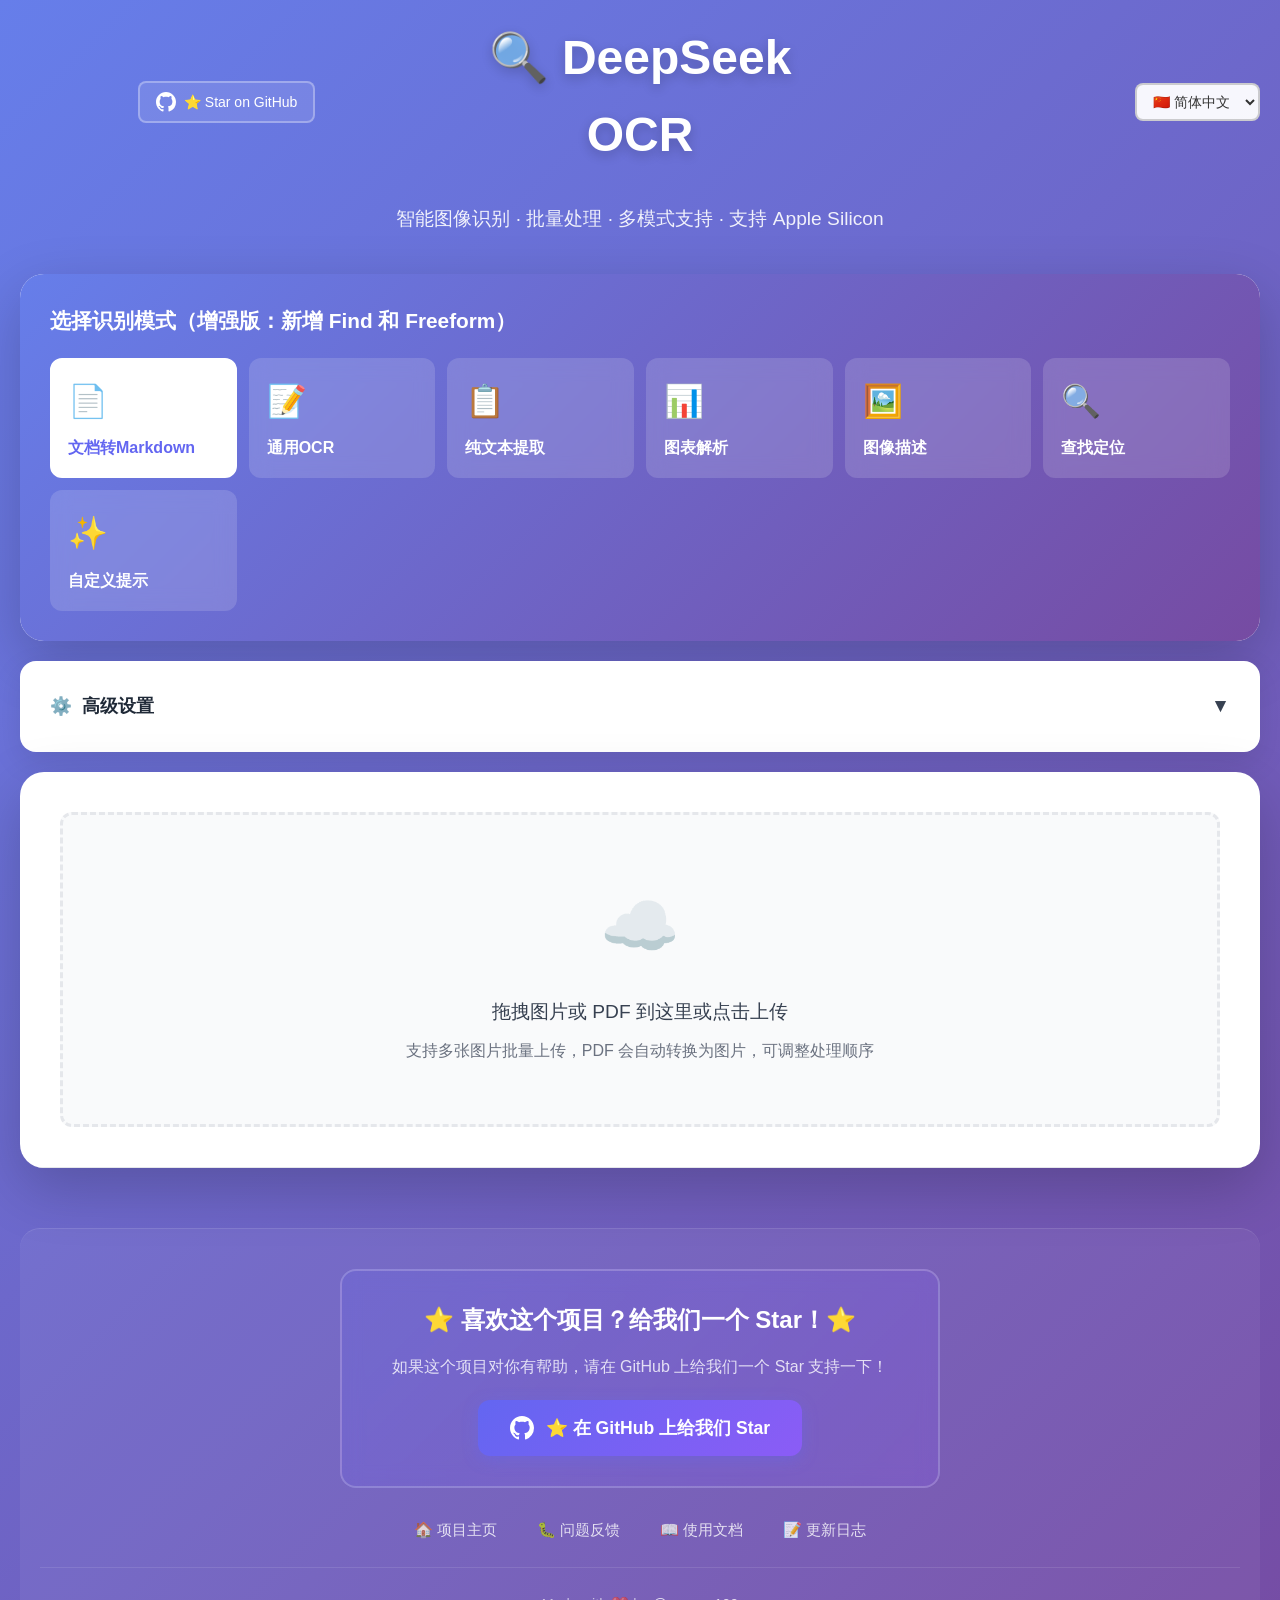
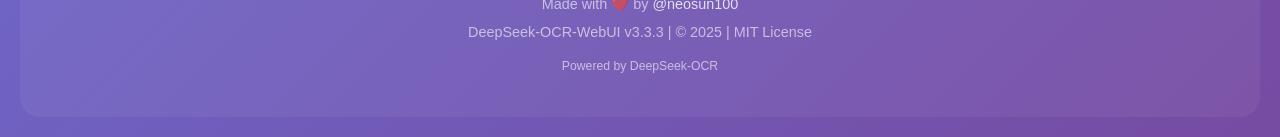
==== commit a79819d6: "refer rdumasia303/deepseek_ocr_app" ====
--- a/ocr_ui_modern.html
+++ b/ocr_ui_modern.html
@@ -1072,6 +1072,235 @@
             display: flex;
             align-items: center;
             gap: 6px;
+        }
+
+        /* Advanced Settings */
+        .advanced-settings {
+            background: white;
+            border-radius: 16px;
+            padding: 20px;
+            box-shadow: 0 10px 30px var(--shadow);
+            margin-bottom: 20px;
+        }
+
+        .advanced-header {
+            display: flex;
+            justify-content: space-between;
+            align-items: center;
+            cursor: pointer;
+            user-select: none;
+            padding: 10px;
+            border-radius: 8px;
+            transition: background 0.3s;
+        }
+
+        .advanced-header:hover {
+            background: var(--light);
+        }
+
+        .advanced-title {
+            display: flex;
+            align-items: center;
+            gap: 10px;
+            font-size: 1.1em;
+            font-weight: 600;
+            color: var(--dark);
+        }
+
+        .advanced-toggle {
+            font-size: 1.2em;
+            transition: transform 0.3s;
+        }
+
+        .advanced-toggle.active {
+            transform: rotate(180deg);
+        }
+
+        .advanced-content {
+            max-height: 0;
+            overflow: hidden;
+            transition: max-height 0.3s ease-out, opacity 0.3s ease-out;
+            opacity: 0;
+        }
+
+        .advanced-content.active {
+            max-height: 500px;
+            opacity: 1;
+            margin-top: 20px;
+        }
+
+        .setting-group {
+            margin-bottom: 24px;
+        }
+
+        .setting-label {
+            display: flex;
+            justify-content: space-between;
+            align-items: center;
+            margin-bottom: 8px;
+            font-weight: 500;
+            color: var(--dark);
+        }
+
+        .setting-value {
+            color: var(--primary);
+            font-weight: 600;
+        }
+
+        .setting-hint {
+            font-size: 0.85em;
+            color: var(--text-light);
+            margin-top: 4px;
+            line-height: 1.4;
+        }
+
+        .slider-container {
+            position: relative;
+            padding: 10px 0;
+        }
+
+        .slider {
+            width: 100%;
+            height: 6px;
+            border-radius: 3px;
+            background: linear-gradient(to right, var(--primary) 0%, var(--primary) 50%, var(--border) 50%, var(--border) 100%);
+            outline: none;
+            -webkit-appearance: none;
+            appearance: none;
+        }
+
+        .slider::-webkit-slider-thumb {
+            -webkit-appearance: none;
+            appearance: none;
+            width: 20px;
+            height: 20px;
+            border-radius: 50%;
+            background: white;
+            border: 3px solid var(--primary);
+            cursor: pointer;
+            box-shadow: 0 2px 4px rgba(0,0,0,0.2);
+            transition: all 0.2s;
+        }
+
+        .slider::-webkit-slider-thumb:hover {
+            transform: scale(1.1);
+            box-shadow: 0 3px 6px rgba(0,0,0,0.3);
+        }
+
+        .slider::-moz-range-thumb {
+            width: 20px;
+            height: 20px;
+            border-radius: 50%;
+            background: white;
+            border: 3px solid var(--primary);
+            cursor: pointer;
+            box-shadow: 0 2px 4px rgba(0,0,0,0.2);
+            transition: all 0.2s;
+        }
+
+        .checkbox-group {
+            display: flex;
+            align-items: center;
+            gap: 10px;
+            padding: 12px;
+            background: var(--light);
+            border-radius: 8px;
+            cursor: pointer;
+            transition: background 0.2s;
+        }
+
+        .checkbox-group:hover {
+            background: #e5e7eb;
+        }
+
+        .checkbox-input {
+            width: 20px;
+            height: 20px;
+            cursor: pointer;
+            accent-color: var(--primary);
+        }
+
+        .checkbox-label {
+            flex: 1;
+            cursor: pointer;
+            user-select: none;
+        }
+
+        .reset-btn {
+            width: 100%;
+            padding: 12px;
+            background: var(--light);
+            border: 2px solid var(--border);
+            border-radius: 8px;
+            color: var(--text);
+            font-weight: 500;
+            cursor: pointer;
+            transition: all 0.3s;
+        }
+
+        .reset-btn:hover {
+            background: var(--border);
+            border-color: var(--text-light);
+        }
+
+        /* View Toggle Buttons */
+        .view-toggle {
+            display: flex;
+            gap: 8px;
+            margin-bottom: 16px;
+            padding: 4px;
+            background: var(--light);
+            border-radius: 8px;
+        }
+
+        .view-btn {
+            flex: 1;
+            padding: 8px 16px;
+            background: transparent;
+            border: none;
+            border-radius: 6px;
+            color: var(--text);
+            font-weight: 500;
+            cursor: pointer;
+            transition: all 0.2s;
+        }
+
+        .view-btn:hover {
+            background: rgba(99, 102, 241, 0.1);
+        }
+
+        .view-btn.active {
+            background: var(--primary);
+            color: white;
+        }
+
+        .result-html {
+            padding: 20px;
+            background: white;
+            border-radius: 8px;
+            overflow-x: auto;
+        }
+
+        .result-html table {
+            border-collapse: collapse;
+            width: 100%;
+            margin: 10px 0;
+        }
+
+        .result-html th,
+        .result-html td {
+            border: 1px solid var(--border);
+            padding: 8px 12px;
+            text-align: left;
+        }
+
+        .result-html th {
+            background: var(--light);
+            font-weight: 600;
+        }
+
+        .result-html tr:hover {
+            background: var(--light);
         }
 
         .log-container {
@@ -1267,6 +1496,67 @@
             </div>
         </div>
 
+        <!-- Advanced Settings -->
+        <div class="advanced-settings">
+            <div class="advanced-header" id="advancedHeader">
+                <div class="advanced-title">
+                    <span>⚙️</span>
+                    <span data-i18n="advancedSettings.title">高级设置</span>
+                </div>
+                <span class="advanced-toggle">▼</span>
+            </div>
+            <div class="advanced-content" id="advancedContent">
+                <!-- Base Size Setting -->
+                <div class="setting-group">
+                    <div class="setting-label">
+                        <span data-i18n="advancedSettings.baseSize.label">基础分辨率 (Base Size)</span>
+                        <span class="setting-value" id="baseSizeValue">1024</span>
+                    </div>
+                    <div class="slider-container">
+                        <input type="range" id="baseSize" class="slider" min="512" max="2048" step="128" value="1024">
+                    </div>
+                    <div class="setting-hint" data-i18n="advancedSettings.baseSize.hint">图像处理的基础分辨率。数值越高，质量越好但速度越慢。推荐：1024</div>
+                </div>
+
+                <!-- Image Size Setting -->
+                <div class="setting-group">
+                    <div class="setting-label">
+                        <span data-i18n="advancedSettings.imageSize.label">切片大小 (Image Size)</span>
+                        <span class="setting-value" id="imageSizeValue">640</span>
+                    </div>
+                    <div class="slider-container">
+                        <input type="range" id="imageSize" class="slider" min="320" max="1280" step="64" value="640">
+                    </div>
+                    <div class="setting-hint" data-i18n="advancedSettings.imageSize.hint">动态裁剪的切片大小。影响内存使用。推荐：640</div>
+                </div>
+
+                <!-- Crop Mode Setting -->
+                <div class="setting-group">
+                    <div class="checkbox-group" onclick="document.getElementById('cropMode').click()">
+                        <input type="checkbox" id="cropMode" class="checkbox-input" checked>
+                        <div>
+                            <div class="checkbox-label" data-i18n="advancedSettings.cropMode.label">启用裁剪模式</div>
+                            <div class="setting-hint" data-i18n="advancedSettings.cropMode.hint">对大图进行动态裁剪，提高识别精度</div>
+                        </div>
+                    </div>
+                </div>
+
+                <!-- Include Caption Setting -->
+                <div class="setting-group">
+                    <div class="checkbox-group" onclick="document.getElementById('includeCaption').click()">
+                        <input type="checkbox" id="includeCaption" class="checkbox-input">
+                        <div>
+                            <div class="checkbox-label" data-i18n="advancedSettings.includeCaption.label">包含图像描述</div>
+                            <div class="setting-hint" data-i18n="advancedSettings.includeCaption.hint">在识别结果中添加图像的详细描述</div>
+                        </div>
+                    </div>
+                </div>
+
+                <!-- Reset Button -->
+                <button class="reset-btn" id="resetAdvanced" data-i18n="advancedSettings.reset">重置默认值</button>
+            </div>
+        </div>
+
         <!-- Find Mode Container (左右分栏布局) -->
         <div class="find-mode-container" id="findModeContainer">
             <div class="find-split-layout">
@@ -1468,6 +1758,12 @@
                             <span>⬇️</span> 下载文本
                         </button>
                     </div>
+                </div>
+                <!-- View Toggle -->
+                <div class="view-toggle" id="viewToggle" style="display: none;">
+                    <button class="view-btn active" data-view="formatted" data-i18n="viewToggle.formatted">格式化</button>
+                    <button class="view-btn" data-view="raw" data-i18n="viewToggle.raw">原始文本</button>
+                    <button class="view-btn" data-view="html" data-i18n="viewToggle.html">HTML 渲染</button>
                 </div>
                 <div class="result-text" id="resultText"></div>
             </div>
@@ -1622,12 +1918,250 @@
             logCount: document.getElementById('logCount')
         };
 
+        // Advanced Settings State
+        const advancedSettings = {
+            baseSize: 1024,
+            imageSize: 640,
+            cropMode: true,
+            includeCaption: false
+        };
+
+        // Load settings from localStorage
+        function loadAdvancedSettings() {
+            const saved = localStorage.getItem('deepseek_ocr_advanced_settings');
+            if (saved) {
+                try {
+                    const parsed = JSON.parse(saved);
+                    Object.assign(advancedSettings, parsed);
+                } catch (e) {
+                    console.error('Failed to load advanced settings:', e);
+                }
+            }
+            updateAdvancedUI();
+        }
+
+        // Save settings to localStorage
+        function saveAdvancedSettings() {
+            localStorage.setItem('deepseek_ocr_advanced_settings', JSON.stringify(advancedSettings));
+        }
+
+        // Update UI with current settings
+        function updateAdvancedUI() {
+            document.getElementById('baseSize').value = advancedSettings.baseSize;
+            document.getElementById('baseSizeValue').textContent = advancedSettings.baseSize;
+            document.getElementById('imageSize').value = advancedSettings.imageSize;
+            document.getElementById('imageSizeValue').textContent = advancedSettings.imageSize;
+            document.getElementById('cropMode').checked = advancedSettings.cropMode;
+            document.getElementById('includeCaption').checked = advancedSettings.includeCaption;
+            updateSliderBackground('baseSize');
+            updateSliderBackground('imageSize');
+        }
+
+        // Update slider background gradient
+        function updateSliderBackground(sliderId) {
+            const slider = document.getElementById(sliderId);
+            const min = parseFloat(slider.min);
+            const max = parseFloat(slider.max);
+            const val = parseFloat(slider.value);
+            const percentage = ((val - min) / (max - min)) * 100;
+            slider.style.background = `linear-gradient(to right, var(--primary) 0%, var(--primary) ${percentage}%, var(--border) ${percentage}%, var(--border) 100%)`;
+        }
+
+        // Setup Advanced Settings
+        function setupAdvancedSettings() {
+            const header = document.getElementById('advancedHeader');
+            const content = document.getElementById('advancedContent');
+            const toggle = header.querySelector('.advanced-toggle');
+            const baseSize = document.getElementById('baseSize');
+            const imageSize = document.getElementById('imageSize');
+            const cropMode = document.getElementById('cropMode');
+            const includeCaption = document.getElementById('includeCaption');
+            const resetBtn = document.getElementById('resetAdvanced');
+
+            // Toggle panel
+            header.addEventListener('click', () => {
+                content.classList.toggle('active');
+                toggle.classList.toggle('active');
+            });
+
+            // Base Size slider
+            baseSize.addEventListener('input', (e) => {
+                advancedSettings.baseSize = parseInt(e.target.value);
+                document.getElementById('baseSizeValue').textContent = advancedSettings.baseSize;
+                updateSliderBackground('baseSize');
+                saveAdvancedSettings();
+            });
+
+            // Image Size slider
+            imageSize.addEventListener('input', (e) => {
+                advancedSettings.imageSize = parseInt(e.target.value);
+                document.getElementById('imageSizeValue').textContent = advancedSettings.imageSize;
+                updateSliderBackground('imageSize');
+                saveAdvancedSettings();
+            });
+
+            // Crop Mode checkbox
+            cropMode.addEventListener('change', (e) => {
+                advancedSettings.cropMode = e.target.checked;
+                saveAdvancedSettings();
+            });
+
+            // Include Caption checkbox
+            includeCaption.addEventListener('change', (e) => {
+                advancedSettings.includeCaption = e.target.checked;
+                saveAdvancedSettings();
+            });
+
+            // Reset button
+            resetBtn.addEventListener('click', () => {
+                advancedSettings.baseSize = 1024;
+                advancedSettings.imageSize = 640;
+                advancedSettings.cropMode = true;
+                advancedSettings.includeCaption = false;
+                updateAdvancedUI();
+                saveAdvancedSettings();
+                showToast(t('toast.clearSuccess') + ' - ' + t('advancedSettings.reset'), 'success');
+            });
+
+            // Load saved settings
+            loadAdvancedSettings();
+        }
+
+        // Get advanced settings as FormData additions
+        function appendAdvancedSettings(formData) {
+            formData.append('base_size', advancedSettings.baseSize);
+            formData.append('image_size', advancedSettings.imageSize);
+            formData.append('crop_mode', advancedSettings.cropMode);
+            formData.append('include_caption', advancedSettings.includeCaption);
+        }
+
+        // Parameter Validation
+        function validateAdvancedSettings() {
+            const errors = [];
+            
+            if (advancedSettings.baseSize < 512 || advancedSettings.baseSize > 2048) {
+                errors.push(`Base Size must be between 512 and 2048 (current: ${advancedSettings.baseSize})`);
+            }
+            
+            if (advancedSettings.imageSize < 224 || advancedSettings.imageSize > 1280) {
+                errors.push(`Image Size must be between 224 and 1280 (current: ${advancedSettings.imageSize})`);
+            }
+            
+            if (errors.length > 0) {
+                showToast(`Validation Error: ${errors.join(', ')}`, 'error');
+                return false;
+            }
+            
+            return true;
+        }
+
+        // HTML Detection and Rendering
+        let currentView = 'formatted';
+        let currentResultData = { text: '', rawText: '', hasHTML: false };
+
+        function detectHTML(text) {
+            // Check for HTML tags (especially tables which DeepSeek-OCR outputs)
+            return /<\s*(table|html|div|p|span|h[1-6]|ul|ol|li)\s*[^>]*>/i.test(text);
+        }
+
+        function sanitizeHTML(html) {
+            // Basic XSS prevention - remove script and dangerous tags
+            const temp = document.createElement('div');
+            temp.innerHTML = html;
+            
+            // Remove script tags
+            const scripts = temp.querySelectorAll('script, iframe, object, embed');
+            scripts.forEach(el => el.remove());
+            
+            // Remove dangerous attributes
+            const allElements = temp.querySelectorAll('*');
+            allElements.forEach(el => {
+                Array.from(el.attributes).forEach(attr => {
+                    if (attr.name.startsWith('on')) {
+                        el.removeAttribute(attr.name);
+                    }
+                });
+            });
+            
+            return temp.innerHTML;
+        }
+
+        function displayResult(text, rawText = '') {
+            currentResultData.text = text;
+            currentResultData.rawText = rawText || text;
+            currentResultData.hasHTML = detectHTML(text);
+            
+            const viewToggle = document.getElementById('viewToggle');
+            const resultText = document.getElementById('resultText');
+            
+            // Show view toggle only if HTML detected
+            if (currentResultData.hasHTML) {
+                viewToggle.style.display = 'flex';
+            } else {
+                viewToggle.style.display = 'none';
+            }
+            
+            // Display based on current view
+            updateResultView();
+        }
+
+        function updateResultView() {
+            const resultText = document.getElementById('resultText');
+            const text = currentResultData.text;
+            const rawText = currentResultData.rawText;
+            
+            switch (currentView) {
+                case 'formatted':
+                    // Clean text without HTML
+                    resultText.className = 'result-text';
+                    resultText.textContent = text;
+                    break;
+                    
+                case 'raw':
+                    // Show raw text with all markers
+                    resultText.className = 'result-text';
+                    resultText.textContent = rawText;
+                    break;
+                    
+                case 'html':
+                    // Render HTML (if present)
+                    resultText.className = 'result-text result-html';
+                    if (currentResultData.hasHTML) {
+                        resultText.innerHTML = sanitizeHTML(text);
+                    } else {
+                        resultText.textContent = text;
+                    }
+                    break;
+            }
+        }
+
+        function setupViewToggle() {
+            const viewToggle = document.getElementById('viewToggle');
+            const buttons = viewToggle.querySelectorAll('.view-btn');
+            
+            buttons.forEach(btn => {
+                btn.addEventListener('click', () => {
+                    const view = btn.dataset.view;
+                    currentView = view;
+                    
+                    // Update active state
+                    buttons.forEach(b => b.classList.remove('active'));
+                    btn.classList.add('active');
+                    
+                    // Update display
+                    updateResultView();
+                });
+            });
+        }
+
         // Initialize
         function init() {
             setupModeSelector();
             setupUpload();
             setupButtons();
             setupDragAndDrop();
+            setupAdvancedSettings();
+            setupViewToggle();
             
             // 显示日志区域
             elements.logSection.classList.add('active');
@@ -2340,6 +2874,11 @@
                 });
                 return;
             }
+            
+            // Validate advanced settings
+            if (!validateAdvancedSettings()) {
+                return;
+            }
 
             const startTime = Date.now();
             state.isProcessing = true;
@@ -2458,6 +2997,9 @@
             
             // 可选：添加 grounding 参数
             formData.append('grounding', state.mode === 'find' || state.mode === 'document' || state.mode === 'ocr');
+            
+            // Add advanced settings
+            appendAdvancedSettings(formData);
 
             const response = await fetch(`${CONFIG.apiUrl}/ocr`, {
                 method: 'POST',
@@ -2475,6 +3017,9 @@
                 image.boxes = data.boxes;
                 image.imageDims = data.image_dims;
             }
+            
+            // Store raw text for later use
+            image.rawText = data.raw_text || data.text;
 
             return data.text;
         }
@@ -2566,6 +3111,11 @@
                 showToast('请先上传图片', 'error');
                 return;
             }
+            
+            // Validate advanced settings
+            if (!validateAdvancedSettings()) {
+                return;
+            }
 
             addLog('开始查找定位', 'info', `正在图片中查找: ${findTerm}`, {
                 '查找词': findTerm,
@@ -2579,6 +3129,9 @@
                 formData.append('prompt_type', 'find');
                 formData.append('find_term', findTerm);
                 formData.append('grounding', true);
+                
+                // Add advanced settings
+                appendAdvancedSettings(formData);
 
                 const response = await fetch(`${CONFIG.apiUrl}/ocr`, {
                     method: 'POST',
@@ -2593,7 +3146,7 @@
 
                 // 显示结果
                 elements.resultSection.classList.add('active');
-                elements.resultText.textContent = data.text || '未找到匹配内容';
+                displayResult(data.text || '未找到匹配内容', data.raw_text || data.text);
 
                 // 绘制边界框
                 if (data.boxes && data.boxes.length > 0) {
@@ -2662,7 +3215,12 @@
                 return `${separator}\n图片 ${index + 1}: ${result.name}\n${separator}\n\n${result.text}\n\n`;
             }).join('\n');
 
-            elements.resultText.textContent = mergedText;
+            const mergedRawText = state.results.map((result, index) => {
+                const separator = '='.repeat(60);
+                return `${separator}\n图片 ${index + 1}: ${result.name}\n${separator}\n\n${result.rawText || result.text}\n\n`;
+            }).join('\n');
+
+            displayResult(mergedText, mergedRawText);
         }
 
         // Copy Result
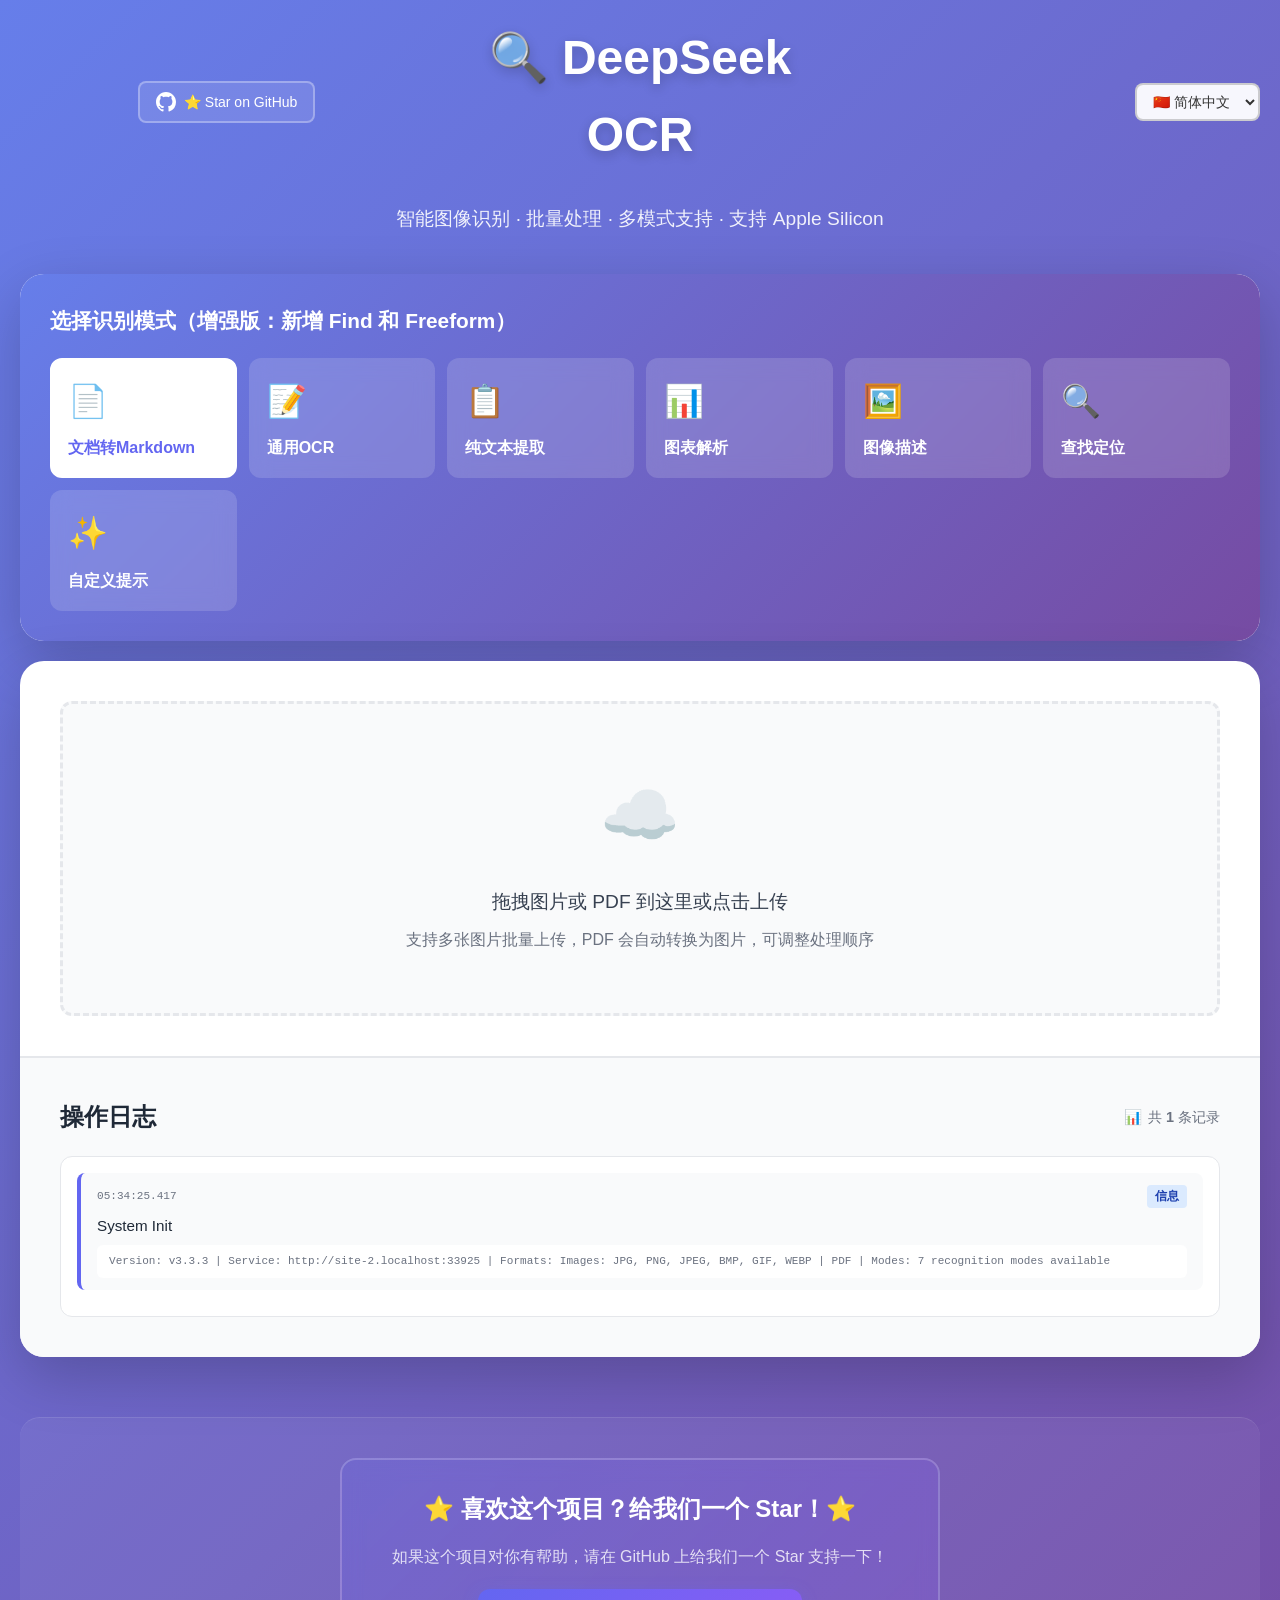
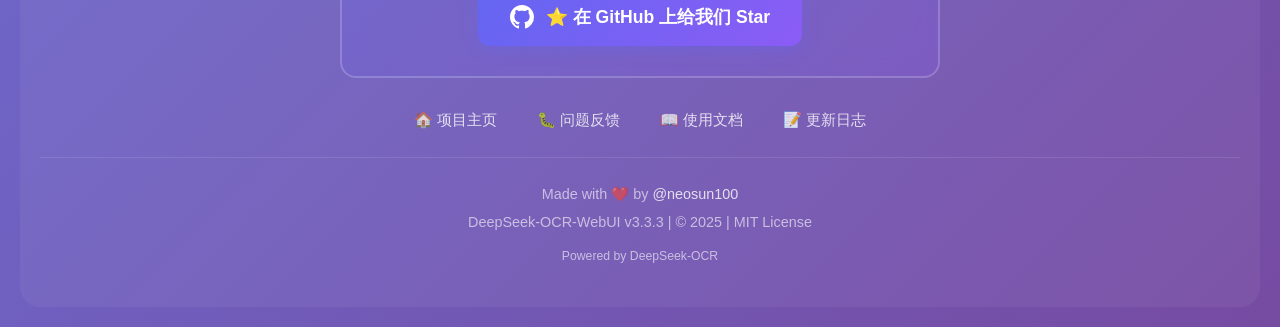
==== commit b5e80b29: "final commit" ====
--- a/ocr_ui_modern.html
+++ b/ocr_ui_modern.html
@@ -543,6 +543,7 @@
             min-height: 400px;
             display: flex;
             align-items: center;
+            justify-center;
             position: relative;
             transition: all 0.3s ease;
             cursor: pointer;
@@ -1072,235 +1073,6 @@
             display: flex;
             align-items: center;
             gap: 6px;
-        }
-
-        /* Advanced Settings */
-        .advanced-settings {
-            background: white;
-            border-radius: 16px;
-            padding: 20px;
-            box-shadow: 0 10px 30px var(--shadow);
-            margin-bottom: 20px;
-        }
-
-        .advanced-header {
-            display: flex;
-            justify-content: space-between;
-            align-items: center;
-            cursor: pointer;
-            user-select: none;
-            padding: 10px;
-            border-radius: 8px;
-            transition: background 0.3s;
-        }
-
-        .advanced-header:hover {
-            background: var(--light);
-        }
-
-        .advanced-title {
-            display: flex;
-            align-items: center;
-            gap: 10px;
-            font-size: 1.1em;
-            font-weight: 600;
-            color: var(--dark);
-        }
-
-        .advanced-toggle {
-            font-size: 1.2em;
-            transition: transform 0.3s;
-        }
-
-        .advanced-toggle.active {
-            transform: rotate(180deg);
-        }
-
-        .advanced-content {
-            max-height: 0;
-            overflow: hidden;
-            transition: max-height 0.3s ease-out, opacity 0.3s ease-out;
-            opacity: 0;
-        }
-
-        .advanced-content.active {
-            max-height: 500px;
-            opacity: 1;
-            margin-top: 20px;
-        }
-
-        .setting-group {
-            margin-bottom: 24px;
-        }
-
-        .setting-label {
-            display: flex;
-            justify-content: space-between;
-            align-items: center;
-            margin-bottom: 8px;
-            font-weight: 500;
-            color: var(--dark);
-        }
-
-        .setting-value {
-            color: var(--primary);
-            font-weight: 600;
-        }
-
-        .setting-hint {
-            font-size: 0.85em;
-            color: var(--text-light);
-            margin-top: 4px;
-            line-height: 1.4;
-        }
-
-        .slider-container {
-            position: relative;
-            padding: 10px 0;
-        }
-
-        .slider {
-            width: 100%;
-            height: 6px;
-            border-radius: 3px;
-            background: linear-gradient(to right, var(--primary) 0%, var(--primary) 50%, var(--border) 50%, var(--border) 100%);
-            outline: none;
-            -webkit-appearance: none;
-            appearance: none;
-        }
-
-        .slider::-webkit-slider-thumb {
-            -webkit-appearance: none;
-            appearance: none;
-            width: 20px;
-            height: 20px;
-            border-radius: 50%;
-            background: white;
-            border: 3px solid var(--primary);
-            cursor: pointer;
-            box-shadow: 0 2px 4px rgba(0,0,0,0.2);
-            transition: all 0.2s;
-        }
-
-        .slider::-webkit-slider-thumb:hover {
-            transform: scale(1.1);
-            box-shadow: 0 3px 6px rgba(0,0,0,0.3);
-        }
-
-        .slider::-moz-range-thumb {
-            width: 20px;
-            height: 20px;
-            border-radius: 50%;
-            background: white;
-            border: 3px solid var(--primary);
-            cursor: pointer;
-            box-shadow: 0 2px 4px rgba(0,0,0,0.2);
-            transition: all 0.2s;
-        }
-
-        .checkbox-group {
-            display: flex;
-            align-items: center;
-            gap: 10px;
-            padding: 12px;
-            background: var(--light);
-            border-radius: 8px;
-            cursor: pointer;
-            transition: background 0.2s;
-        }
-
-        .checkbox-group:hover {
-            background: #e5e7eb;
-        }
-
-        .checkbox-input {
-            width: 20px;
-            height: 20px;
-            cursor: pointer;
-            accent-color: var(--primary);
-        }
-
-        .checkbox-label {
-            flex: 1;
-            cursor: pointer;
-            user-select: none;
-        }
-
-        .reset-btn {
-            width: 100%;
-            padding: 12px;
-            background: var(--light);
-            border: 2px solid var(--border);
-            border-radius: 8px;
-            color: var(--text);
-            font-weight: 500;
-            cursor: pointer;
-            transition: all 0.3s;
-        }
-
-        .reset-btn:hover {
-            background: var(--border);
-            border-color: var(--text-light);
-        }
-
-        /* View Toggle Buttons */
-        .view-toggle {
-            display: flex;
-            gap: 8px;
-            margin-bottom: 16px;
-            padding: 4px;
-            background: var(--light);
-            border-radius: 8px;
-        }
-
-        .view-btn {
-            flex: 1;
-            padding: 8px 16px;
-            background: transparent;
-            border: none;
-            border-radius: 6px;
-            color: var(--text);
-            font-weight: 500;
-            cursor: pointer;
-            transition: all 0.2s;
-        }
-
-        .view-btn:hover {
-            background: rgba(99, 102, 241, 0.1);
-        }
-
-        .view-btn.active {
-            background: var(--primary);
-            color: white;
-        }
-
-        .result-html {
-            padding: 20px;
-            background: white;
-            border-radius: 8px;
-            overflow-x: auto;
-        }
-
-        .result-html table {
-            border-collapse: collapse;
-            width: 100%;
-            margin: 10px 0;
-        }
-
-        .result-html th,
-        .result-html td {
-            border: 1px solid var(--border);
-            padding: 8px 12px;
-            text-align: left;
-        }
-
-        .result-html th {
-            background: var(--light);
-            font-weight: 600;
-        }
-
-        .result-html tr:hover {
-            background: var(--light);
         }
 
         .log-container {
@@ -1496,67 +1268,6 @@
             </div>
         </div>
 
-        <!-- Advanced Settings -->
-        <div class="advanced-settings">
-            <div class="advanced-header" id="advancedHeader">
-                <div class="advanced-title">
-                    <span>⚙️</span>
-                    <span data-i18n="advancedSettings.title">高级设置</span>
-                </div>
-                <span class="advanced-toggle">▼</span>
-            </div>
-            <div class="advanced-content" id="advancedContent">
-                <!-- Base Size Setting -->
-                <div class="setting-group">
-                    <div class="setting-label">
-                        <span data-i18n="advancedSettings.baseSize.label">基础分辨率 (Base Size)</span>
-                        <span class="setting-value" id="baseSizeValue">1024</span>
-                    </div>
-                    <div class="slider-container">
-                        <input type="range" id="baseSize" class="slider" min="512" max="2048" step="128" value="1024">
-                    </div>
-                    <div class="setting-hint" data-i18n="advancedSettings.baseSize.hint">图像处理的基础分辨率。数值越高，质量越好但速度越慢。推荐：1024</div>
-                </div>
-
-                <!-- Image Size Setting -->
-                <div class="setting-group">
-                    <div class="setting-label">
-                        <span data-i18n="advancedSettings.imageSize.label">切片大小 (Image Size)</span>
-                        <span class="setting-value" id="imageSizeValue">640</span>
-                    </div>
-                    <div class="slider-container">
-                        <input type="range" id="imageSize" class="slider" min="320" max="1280" step="64" value="640">
-                    </div>
-                    <div class="setting-hint" data-i18n="advancedSettings.imageSize.hint">动态裁剪的切片大小。影响内存使用。推荐：640</div>
-                </div>
-
-                <!-- Crop Mode Setting -->
-                <div class="setting-group">
-                    <div class="checkbox-group" onclick="document.getElementById('cropMode').click()">
-                        <input type="checkbox" id="cropMode" class="checkbox-input" checked>
-                        <div>
-                            <div class="checkbox-label" data-i18n="advancedSettings.cropMode.label">启用裁剪模式</div>
-                            <div class="setting-hint" data-i18n="advancedSettings.cropMode.hint">对大图进行动态裁剪，提高识别精度</div>
-                        </div>
-                    </div>
-                </div>
-
-                <!-- Include Caption Setting -->
-                <div class="setting-group">
-                    <div class="checkbox-group" onclick="document.getElementById('includeCaption').click()">
-                        <input type="checkbox" id="includeCaption" class="checkbox-input">
-                        <div>
-                            <div class="checkbox-label" data-i18n="advancedSettings.includeCaption.label">包含图像描述</div>
-                            <div class="setting-hint" data-i18n="advancedSettings.includeCaption.hint">在识别结果中添加图像的详细描述</div>
-                        </div>
-                    </div>
-                </div>
-
-                <!-- Reset Button -->
-                <button class="reset-btn" id="resetAdvanced" data-i18n="advancedSettings.reset">重置默认值</button>
-            </div>
-        </div>
-
         <!-- Find Mode Container (左右分栏布局) -->
         <div class="find-mode-container" id="findModeContainer">
             <div class="find-split-layout">
@@ -1758,12 +1469,6 @@
                             <span>⬇️</span> 下载文本
                         </button>
                     </div>
-                </div>
-                <!-- View Toggle -->
-                <div class="view-toggle" id="viewToggle" style="display: none;">
-                    <button class="view-btn active" data-view="formatted" data-i18n="viewToggle.formatted">格式化</button>
-                    <button class="view-btn" data-view="raw" data-i18n="viewToggle.raw">原始文本</button>
-                    <button class="view-btn" data-view="html" data-i18n="viewToggle.html">HTML 渲染</button>
                 </div>
                 <div class="result-text" id="resultText"></div>
             </div>
@@ -1849,34 +1554,427 @@
         <span class="toast-message" id="toastMessage">操作成功</span>
     </div>
 
-    <!-- Load i18n translations -->
-    <script src="i18n.js"></script>
-    
     <script>
         // ====================================
-        // Using external i18n.js for translations
-        // i18n functions: t(), switchLanguage(), updateUILanguage(), initI18n()
+        // Internationalization (i18n)
         // ====================================
+        const translations = {
+            'zh-CN': {
+                headerSubtitle: '智能图像识别 · 批量处理 · 多模式支持 · 支持 Apple Silicon',
+                modeTitle: '选择识别模式（增强版：新增 Find 和 Freeform）',
+                modes: {
+                    document: '文档转Markdown',
+                    ocr: '通用OCR',
+                    free: '纯文本提取',
+                    figure: '图表解析',
+                    describe: '图像描述',
+                    find: '查找定位',
+                    freeform: '自定义提示'
+                },
+                findMode: {
+                    title: '查找定位',
+                    uploadText: '点击或拖拽上传图片',
+                    uploadHint: '支持 JPG, PNG, JPEG, BMP, GIF',
+                    inputLabel: '输入查找内容',
+                    inputPlaceholder: '例如：Total, Invoice #, 金额, 姓名',
+                    inputHint: '输入图片中需要查找的文字，系统会自动定位并标注',
+                    btnProcess: '开始查找',
+                    btnChange: '更换图片',
+                    btnClear: '清空重置',
+                    resultTitle: '识别结果',
+                    emptyText: '等待识别',
+                    emptyHint: '上传图片并输入查找词，点击"开始查找"即可',
+                    matchesTitle: '找到的匹配项'
+                },
+                batchMode: {
+                    uploadText: '拖拽图片或 PDF 到这里或点击上传',
+                    uploadHint: '支持多张图片批量上传，PDF 会自动转换为图片，可调整处理顺序',
+                    freeformLabel: '自定义提示词',
+                    freeformPlaceholder: '输入自定义提示词（如：提取所有日期和金额）',
+                    freeformHint: '描述你想要的识别效果，AI 会按照你的要求处理每张图片',
+                    imagesTitle: '已上传图片',
+                    imagesDragHint: '拖动图片可调整顺序',
+                    btnProcess: '开始识别',
+                    btnAddMore: '继续添加',
+                    btnClear: '清空全部',
+                    progressTitle: '识别进度',
+                    processed: '已处理:',
+                    total: '总计:',
+                    resultTitle: '识别结果',
+                    btnCopy: '复制文本',
+                    btnDownload: '下载文本',
+                    logTitle: '操作日志',
+                    logCount: '共',
+                    logRecords: '条记录'
+                },
+                logTypes: {
+                    success: '成功',
+                    error: '错误',
+                    warning: '警告',
+                    info: '信息'
+                },
+                github: {
+                    starButton: '⭐ Star on GitHub',
+                    bannerTitle: '⭐ 喜欢这个项目？给我们一个 Star！⭐',
+                    bannerDesc: '如果这个项目对你有帮助，请在 GitHub 上给我们一个 Star 支持一下！',
+                    bannerButton: '⭐ 在 GitHub 上给我们 Star',
+                    linkHome: '🏠 项目主页',
+                    linkIssues: '🐛 问题反馈',
+                    linkDocs: '📖 使用文档',
+                    linkChangelog: '📝 更新日志',
+                    madeWith: 'Made with ❤️ by',
+                    poweredBy: 'Powered by DeepSeek-OCR'
+                }
+            },
+            'zh-TW': {
+                headerSubtitle: '智能圖像識別 · 批量處理 · 多模式支援 · 支援 Apple Silicon',
+                modeTitle: '選擇識別模式（增強版：新增 Find 和 Freeform）',
+                modes: {
+                    document: '文檔轉Markdown',
+                    ocr: '通用OCR',
+                    free: '純文本提取',
+                    figure: '圖表解析',
+                    describe: '圖像描述',
+                    find: '查找定位',
+                    freeform: '自定義提示'
+                },
+                findMode: {
+                    title: '查找定位',
+                    uploadText: '點擊或拖拽上傳圖片',
+                    uploadHint: '支援 JPG, PNG, JPEG, BMP, GIF',
+                    inputLabel: '輸入查找內容',
+                    inputPlaceholder: '例如：Total, Invoice #, 金額, 姓名',
+                    inputHint: '輸入圖片中需要查找的文字，系統會自動定位並標註',
+                    btnProcess: '開始查找',
+                    btnChange: '更換圖片',
+                    btnClear: '清空重置',
+                    resultTitle: '識別結果',
+                    emptyText: '等待識別',
+                    emptyHint: '上傳圖片並輸入查找詞，點擊"開始查找"即可',
+                    matchesTitle: '找到的匹配項'
+                },
+                batchMode: {
+                    uploadText: '拖拽圖片或 PDF 到這裡或點擊上傳',
+                    uploadHint: '支援多張圖片批量上傳，PDF 會自動轉換為圖片，可調整處理順序',
+                    freeformLabel: '自定義提示詞',
+                    freeformPlaceholder: '輸入自定義提示詞（如：提取所有日期和金額）',
+                    freeformHint: '描述你想要的識別效果，AI 會按照你的要求處理每張圖片',
+                    imagesTitle: '已上傳圖片',
+                    imagesDragHint: '拖動圖片可調整順序',
+                    btnProcess: '開始識別',
+                    btnAddMore: '繼續添加',
+                    btnClear: '清空全部',
+                    progressTitle: '識別進度',
+                    processed: '已處理:',
+                    total: '總計:',
+                    resultTitle: '識別結果',
+                    btnCopy: '複製文本',
+                    btnDownload: '下載文本',
+                    logTitle: '操作日誌',
+                    logCount: '共',
+                    logRecords: '條記錄'
+                },
+                logTypes: {
+                    success: '成功',
+                    error: '錯誤',
+                    warning: '警告',
+                    info: '資訊'
+                },
+                github: {
+                    starButton: '⭐ Star on GitHub',
+                    bannerTitle: '⭐ 喜歡這個項目？給我們一個 Star！⭐',
+                    bannerDesc: '如果這個項目對你有幫助，請在 GitHub 上給我們一個 Star 支持一下！',
+                    bannerButton: '⭐ 在 GitHub 上給我們 Star',
+                    linkHome: '🏠 項目主頁',
+                    linkIssues: '🐛 問題反饋',
+                    linkDocs: '📖 使用文檔',
+                    linkChangelog: '📝 更新日誌',
+                    madeWith: 'Made with ❤️ by',
+                    poweredBy: 'Powered by DeepSeek-OCR'
+                }
+            },
+            'en-US': {
+                headerSubtitle: 'Intelligent Image Recognition · Batch Processing · Multi-Mode Support · Apple Silicon Ready',
+                modeTitle: 'Select Recognition Mode (Enhanced: New Find & Freeform)',
+                modes: {
+                    document: 'Doc to Markdown',
+                    ocr: 'General OCR',
+                    free: 'Plain Text',
+                    figure: 'Chart Parser',
+                    describe: 'Image Description',
+                    find: 'Find & Locate',
+                    freeform: 'Custom Prompt'
+                },
+                findMode: {
+                    title: 'Find & Locate',
+                    uploadText: 'Click or drag to upload image',
+                    uploadHint: 'Support JPG, PNG, JPEG, BMP, GIF',
+                    inputLabel: 'Enter search term',
+                    inputPlaceholder: 'e.g.: Total, Invoice #, Amount, Name',
+                    inputHint: 'Enter text to find in image, system will locate automatically',
+                    btnProcess: 'Start Search',
+                    btnChange: 'Change Image',
+                    btnClear: 'Clear & Reset',
+                    resultTitle: 'Recognition Result',
+                    emptyText: 'Waiting',
+                    emptyHint: 'Upload image and enter search term, then click "Start Search"',
+                    matchesTitle: 'Found Matches'
+                },
+                batchMode: {
+                    uploadText: 'Drag images or PDF here or click to upload',
+                    uploadHint: 'Support batch upload, PDF auto-converts to images, reorder as needed',
+                    freeformLabel: 'Custom Prompt',
+                    freeformPlaceholder: 'Enter custom prompt (e.g.: Extract all dates and amounts)',
+                    freeformHint: 'Describe what you want, AI will process each image accordingly',
+                    imagesTitle: 'Uploaded Images',
+                    imagesDragHint: 'Drag to reorder',
+                    btnProcess: 'Start Recognition',
+                    btnAddMore: 'Add More',
+                    btnClear: 'Clear All',
+                    progressTitle: 'Progress',
+                    processed: 'Processed:',
+                    total: 'Total:',
+                    resultTitle: 'Result',
+                    btnCopy: 'Copy Text',
+                    btnDownload: 'Download',
+                    logTitle: 'Operation Log',
+                    logCount: 'Total',
+                    logRecords: 'records'
+                },
+                logTypes: {
+                    success: 'Success',
+                    error: 'Error',
+                    warning: 'Warning',
+                    info: 'Info'
+                },
+                github: {
+                    starButton: '⭐ Star on GitHub',
+                    bannerTitle: '⭐ Like this project? Give us a Star! ⭐',
+                    bannerDesc: 'If this project helps you, please give us a Star on GitHub!',
+                    bannerButton: '⭐ Star us on GitHub',
+                    linkHome: '🏠 Home',
+                    linkIssues: '🐛 Issues',
+                    linkDocs: '📖 Documentation',
+                    linkChangelog: '📝 Changelog',
+                    madeWith: 'Made with ❤️ by',
+                    poweredBy: 'Powered by DeepSeek-OCR'
+                }
+            },
+            'ja-JP': {
+                headerSubtitle: 'インテリジェント画像認識 · バッチ処理 · マルチモードサポート · Apple Silicon対応',
+                modeTitle: '認識モードを選択（拡張版：Find と Freeform を追加）',
+                modes: {
+                    document: 'ドキュメントをMarkdownへ',
+                    ocr: '汎用OCR',
+                    free: 'プレーンテキスト抽出',
+                    figure: 'チャート解析',
+                    describe: '画像説明',
+                    find: '検索と位置特定',
+                    freeform: 'カスタムプロンプト'
+                },
+                findMode: {
+                    title: '検索と位置特定',
+                    uploadText: 'クリックまたはドラッグして画像をアップロード',
+                    uploadHint: 'JPG, PNG, JPEG, BMP, GIF をサポート',
+                    inputLabel: '検索内容を入力',
+                    inputPlaceholder: '例：Total, Invoice #, 金額, 名前',
+                    inputHint: '画像内で検索したいテキストを入力すると、システムが自動的に位置を特定します',
+                    btnProcess: '検索開始',
+                    btnChange: '画像を変更',
+                    btnClear: 'クリアしてリセット',
+                    resultTitle: '認識結果',
+                    emptyText: '認識待ち',
+                    emptyHint: '画像をアップロードして検索語を入力し、「検索開始」をクリックしてください',
+                    matchesTitle: '見つかった一致項目'
+                },
+                batchMode: {
+                    uploadText: '画像またはPDFをここにドラッグまたはクリックしてアップロード',
+                    uploadHint: 'バッチアップロード対応、PDFは自動的に画像に変換、順序調整可能',
+                    freeformLabel: 'カスタムプロンプト',
+                    freeformPlaceholder: 'カスタムプロンプトを入力（例：すべての日付と金額を抽出）',
+                    freeformHint: '希望する認識効果を説明すると、AIが要求に応じて各画像を処理します',
+                    imagesTitle: 'アップロード済み画像',
+                    imagesDragHint: 'ドラッグして順序を調整',
+                    btnProcess: '認識開始',
+                    btnAddMore: 'さらに追加',
+                    btnClear: 'すべてクリア',
+                    progressTitle: '認識進捗',
+                    processed: '処理済み:',
+                    total: '合計:',
+                    resultTitle: '認識結果',
+                    btnCopy: 'テキストをコピー',
+                    btnDownload: 'ダウンロード',
+                    logTitle: '操作ログ',
+                    logCount: '合計',
+                    logRecords: '件の記録'
+                },
+                logTypes: {
+                    success: '成功',
+                    error: 'エラー',
+                    warning: '警告',
+                    info: '情報'
+                },
+                github: {
+                    starButton: '⭐ Star on GitHub',
+                    bannerTitle: '⭐ このプロジェクトが気に入りましたか？Starをください！⭐',
+                    bannerDesc: 'このプロジェクトがお役に立ちましたら、GitHubでStarをつけてサポートしてください！',
+                    bannerButton: '⭐ GitHubでStarをつける',
+                    linkHome: '🏠 ホーム',
+                    linkIssues: '🐛 問題報告',
+                    linkDocs: '📖 ドキュメント',
+                    linkChangelog: '📝 更新履歴',
+                    madeWith: 'Made with ❤️ by',
+                    poweredBy: 'Powered by DeepSeek-OCR'
+                }
+            }
+        };
         
-        // Use window.i18n from external i18n.js
-        const t = window.i18n.t;
-        const switchLanguage = window.i18n.switchLanguage;
-        const updateUILanguage = window.i18n.updateUILanguage;
-        const initI18n = window.i18n.initI18n;
-        let currentLang = window.i18n.getCurrentLang();
+        // Current language
+        let currentLang = localStorage.getItem('ocr_language') || 'zh-CN';
         
-        // Re-initialize updateUILanguage to handle dynamic button updates
-        const originalUpdateUILanguage = updateUILanguage;
-        // Custom UI language updater that extends the base i18n functionality
-        function customUpdateUILanguage() {
-            currentLang = window.i18n.getCurrentLang();
-            
-            // Call original update from i18n.js
-            originalUpdateUILanguage();
-            
-        }
-
+        // Get translation
+        function t(path) {
+            const keys = path.split('.');
+            let value = translations[currentLang];
+            for (const key of keys) {
+                value = value?.[key];
+                if (value === undefined) return path;
+            }
+            return value;
+        }
+        
+        // Update all UI text
+        function updateUILanguage() {
+            console.log('🌐 切换语言到:', currentLang);
+            
+            // Update header subtitle
+            const subtitle = document.getElementById('headerSubtitle');
+            if (subtitle) subtitle.textContent = t('headerSubtitle');
+            
+            // Update mode title
+            const modeTitle = document.querySelector('.mode-title');
+            if (modeTitle) modeTitle.textContent = t('modeTitle');
+            
+            // Update mode names
+            document.querySelectorAll('.mode-option').forEach(option => {
+                const mode = option.dataset.mode;
+                const nameEl = option.querySelector('.mode-name');
+                if (nameEl && t(`modes.${mode}`)) {
+                    nameEl.textContent = t(`modes.${mode}`);
+                }
+            });
+            
+            // Update Find mode texts
+            const findTexts = {
+                '.find-panel-title span:last-child': 'findMode.title',
+                '.find-upload-text': 'findMode.uploadText',
+                '.find-upload-hint': 'findMode.uploadHint',
+                '.find-input-label': 'findMode.inputLabel',
+                '.find-result-empty-text': 'findMode.emptyText',
+                '.find-result-empty-hint': 'findMode.emptyHint',
+                '.find-matches-title span:last-child': 'findMode.matchesTitle'
+            };
+            
+            for (const [selector, key] of Object.entries(findTexts)) {
+                const el = document.querySelector(selector);
+                if (el) el.textContent = t(key);
+            }
+            
+            // Update Find mode placeholders and hints
+            const findInput = document.getElementById('findTermInput');
+            if (findInput) findInput.placeholder = t('findMode.inputPlaceholder');
+            
+            const findHint = document.querySelector('.find-input-hint');
+            if (findHint) findHint.textContent = t('findMode.inputHint');
+            
+            // Update Find mode buttons
+            const findBtns = {
+                'findProcessBtn': 'findMode.btnProcess',
+                'findChangeBtn': 'findMode.btnChange',
+                'findClearBtn': 'findMode.btnClear'
+            };
+            
+            for (const [id, key] of Object.entries(findBtns)) {
+                const btn = document.getElementById(id);
+                if (btn) {
+                    const textSpan = btn.querySelector('span:last-child');
+                    if (textSpan) {
+                        const newText = t(key).replace(/^[🚀🔄🗑️]\s*/, '');
+                        textSpan.textContent = newText;
+                    }
+                }
+            }
+            
+            // Update batch mode
+            const batchBtns = {
+                'processBtn': 'batchMode.btnProcess',
+                'addMoreBtn': 'batchMode.btnAddMore',
+                'clearBtn': 'batchMode.btnClear',
+                'copyBtn': 'batchMode.btnCopy',
+                'downloadBtn': 'batchMode.btnDownload'
+            };
+            
+            for (const [id, key] of Object.entries(batchBtns)) {
+                const btn = document.getElementById(id);
+                if (btn) {
+                    const emojiSpan = btn.querySelector('span:first-child');
+                    const textSpan = btn.querySelector('span:last-child');
+                    const emoji = emojiSpan ? emojiSpan.textContent.trim() : '';
+                    const newText = t(key).replace(/^[🚀➕🗑️📋⬇️]\s*/, '');
+                    
+                    // 检查按钮结构：批量模式按钮是 <span>emoji</span> 文本节点
+                    // Find模式按钮是 <span>emoji</span><span>文本</span>
+                    
+                    if (emojiSpan && textSpan && textSpan !== emojiSpan) {
+                        // Find模式：有两个span（emoji和文本），更新文本span
+                        textSpan.textContent = newText;
+                    } else if (emojiSpan && !textSpan) {
+                        // 批量模式：只有一个emoji span，文本是按钮的直接文本节点
+                        // 先清空所有非span节点，避免重复
+                        const nodesToRemove = [];
+                        Array.from(btn.childNodes).forEach(node => {
+                            // 保留emoji span，移除所有其他节点（包括文本节点和其他可能的span）
+                            if (node !== emojiSpan) {
+                                nodesToRemove.push(node);
+                            }
+                        });
+                        // 移除所有非emoji span的节点
+                        nodesToRemove.forEach(node => btn.removeChild(node));
+                        // 添加新的文本节点（带空格）
+                        btn.appendChild(document.createTextNode(' ' + newText));
+                    } else if (emojiSpan) {
+                        // 如果只有emoji span但没有文本节点，直接设置innerHTML
+                        btn.innerHTML = `<span>${emoji}</span> ${newText}`;
+                    }
+                }
+            }
+            
+            // Update data-i18n elements
+            document.querySelectorAll('[data-i18n]').forEach(el => {
+                const key = el.getAttribute('data-i18n');
+                el.textContent = t(key);
+            });
+            
+            console.log('✅ 语言切换完成');
+        }
+        
+        // Initialize language switcher
+        function initLanguageSwitcher() {
+            const switcher = document.getElementById('languageSwitcher');
+            if (switcher) {
+                switcher.value = currentLang;
+                switcher.addEventListener('change', (e) => {
+                    currentLang = e.target.value;
+                    localStorage.setItem('ocr_language', currentLang);
+                    updateUILanguage();
+                });
+            }
+        }
+        
         // ====================================
+        // End of i18n
+        // ====================================
+
         // Configuration
         const CONFIG = {
             apiUrl: window.location.origin || 'http://localhost:8001',
@@ -1918,250 +2016,12 @@
             logCount: document.getElementById('logCount')
         };
 
-        // Advanced Settings State
-        const advancedSettings = {
-            baseSize: 1024,
-            imageSize: 640,
-            cropMode: true,
-            includeCaption: false
-        };
-
-        // Load settings from localStorage
-        function loadAdvancedSettings() {
-            const saved = localStorage.getItem('deepseek_ocr_advanced_settings');
-            if (saved) {
-                try {
-                    const parsed = JSON.parse(saved);
-                    Object.assign(advancedSettings, parsed);
-                } catch (e) {
-                    console.error('Failed to load advanced settings:', e);
-                }
-            }
-            updateAdvancedUI();
-        }
-
-        // Save settings to localStorage
-        function saveAdvancedSettings() {
-            localStorage.setItem('deepseek_ocr_advanced_settings', JSON.stringify(advancedSettings));
-        }
-
-        // Update UI with current settings
-        function updateAdvancedUI() {
-            document.getElementById('baseSize').value = advancedSettings.baseSize;
-            document.getElementById('baseSizeValue').textContent = advancedSettings.baseSize;
-            document.getElementById('imageSize').value = advancedSettings.imageSize;
-            document.getElementById('imageSizeValue').textContent = advancedSettings.imageSize;
-            document.getElementById('cropMode').checked = advancedSettings.cropMode;
-            document.getElementById('includeCaption').checked = advancedSettings.includeCaption;
-            updateSliderBackground('baseSize');
-            updateSliderBackground('imageSize');
-        }
-
-        // Update slider background gradient
-        function updateSliderBackground(sliderId) {
-            const slider = document.getElementById(sliderId);
-            const min = parseFloat(slider.min);
-            const max = parseFloat(slider.max);
-            const val = parseFloat(slider.value);
-            const percentage = ((val - min) / (max - min)) * 100;
-            slider.style.background = `linear-gradient(to right, var(--primary) 0%, var(--primary) ${percentage}%, var(--border) ${percentage}%, var(--border) 100%)`;
-        }
-
-        // Setup Advanced Settings
-        function setupAdvancedSettings() {
-            const header = document.getElementById('advancedHeader');
-            const content = document.getElementById('advancedContent');
-            const toggle = header.querySelector('.advanced-toggle');
-            const baseSize = document.getElementById('baseSize');
-            const imageSize = document.getElementById('imageSize');
-            const cropMode = document.getElementById('cropMode');
-            const includeCaption = document.getElementById('includeCaption');
-            const resetBtn = document.getElementById('resetAdvanced');
-
-            // Toggle panel
-            header.addEventListener('click', () => {
-                content.classList.toggle('active');
-                toggle.classList.toggle('active');
-            });
-
-            // Base Size slider
-            baseSize.addEventListener('input', (e) => {
-                advancedSettings.baseSize = parseInt(e.target.value);
-                document.getElementById('baseSizeValue').textContent = advancedSettings.baseSize;
-                updateSliderBackground('baseSize');
-                saveAdvancedSettings();
-            });
-
-            // Image Size slider
-            imageSize.addEventListener('input', (e) => {
-                advancedSettings.imageSize = parseInt(e.target.value);
-                document.getElementById('imageSizeValue').textContent = advancedSettings.imageSize;
-                updateSliderBackground('imageSize');
-                saveAdvancedSettings();
-            });
-
-            // Crop Mode checkbox
-            cropMode.addEventListener('change', (e) => {
-                advancedSettings.cropMode = e.target.checked;
-                saveAdvancedSettings();
-            });
-
-            // Include Caption checkbox
-            includeCaption.addEventListener('change', (e) => {
-                advancedSettings.includeCaption = e.target.checked;
-                saveAdvancedSettings();
-            });
-
-            // Reset button
-            resetBtn.addEventListener('click', () => {
-                advancedSettings.baseSize = 1024;
-                advancedSettings.imageSize = 640;
-                advancedSettings.cropMode = true;
-                advancedSettings.includeCaption = false;
-                updateAdvancedUI();
-                saveAdvancedSettings();
-                showToast(t('toast.clearSuccess') + ' - ' + t('advancedSettings.reset'), 'success');
-            });
-
-            // Load saved settings
-            loadAdvancedSettings();
-        }
-
-        // Get advanced settings as FormData additions
-        function appendAdvancedSettings(formData) {
-            formData.append('base_size', advancedSettings.baseSize);
-            formData.append('image_size', advancedSettings.imageSize);
-            formData.append('crop_mode', advancedSettings.cropMode);
-            formData.append('include_caption', advancedSettings.includeCaption);
-        }
-
-        // Parameter Validation
-        function validateAdvancedSettings() {
-            const errors = [];
-            
-            if (advancedSettings.baseSize < 512 || advancedSettings.baseSize > 2048) {
-                errors.push(`Base Size must be between 512 and 2048 (current: ${advancedSettings.baseSize})`);
-            }
-            
-            if (advancedSettings.imageSize < 224 || advancedSettings.imageSize > 1280) {
-                errors.push(`Image Size must be between 224 and 1280 (current: ${advancedSettings.imageSize})`);
-            }
-            
-            if (errors.length > 0) {
-                showToast(`Validation Error: ${errors.join(', ')}`, 'error');
-                return false;
-            }
-            
-            return true;
-        }
-
-        // HTML Detection and Rendering
-        let currentView = 'formatted';
-        let currentResultData = { text: '', rawText: '', hasHTML: false };
-
-        function detectHTML(text) {
-            // Check for HTML tags (especially tables which DeepSeek-OCR outputs)
-            return /<\s*(table|html|div|p|span|h[1-6]|ul|ol|li)\s*[^>]*>/i.test(text);
-        }
-
-        function sanitizeHTML(html) {
-            // Basic XSS prevention - remove script and dangerous tags
-            const temp = document.createElement('div');
-            temp.innerHTML = html;
-            
-            // Remove script tags
-            const scripts = temp.querySelectorAll('script, iframe, object, embed');
-            scripts.forEach(el => el.remove());
-            
-            // Remove dangerous attributes
-            const allElements = temp.querySelectorAll('*');
-            allElements.forEach(el => {
-                Array.from(el.attributes).forEach(attr => {
-                    if (attr.name.startsWith('on')) {
-                        el.removeAttribute(attr.name);
-                    }
-                });
-            });
-            
-            return temp.innerHTML;
-        }
-
-        function displayResult(text, rawText = '') {
-            currentResultData.text = text;
-            currentResultData.rawText = rawText || text;
-            currentResultData.hasHTML = detectHTML(text);
-            
-            const viewToggle = document.getElementById('viewToggle');
-            const resultText = document.getElementById('resultText');
-            
-            // Show view toggle only if HTML detected
-            if (currentResultData.hasHTML) {
-                viewToggle.style.display = 'flex';
-            } else {
-                viewToggle.style.display = 'none';
-            }
-            
-            // Display based on current view
-            updateResultView();
-        }
-
-        function updateResultView() {
-            const resultText = document.getElementById('resultText');
-            const text = currentResultData.text;
-            const rawText = currentResultData.rawText;
-            
-            switch (currentView) {
-                case 'formatted':
-                    // Clean text without HTML
-                    resultText.className = 'result-text';
-                    resultText.textContent = text;
-                    break;
-                    
-                case 'raw':
-                    // Show raw text with all markers
-                    resultText.className = 'result-text';
-                    resultText.textContent = rawText;
-                    break;
-                    
-                case 'html':
-                    // Render HTML (if present)
-                    resultText.className = 'result-text result-html';
-                    if (currentResultData.hasHTML) {
-                        resultText.innerHTML = sanitizeHTML(text);
-                    } else {
-                        resultText.textContent = text;
-                    }
-                    break;
-            }
-        }
-
-        function setupViewToggle() {
-            const viewToggle = document.getElementById('viewToggle');
-            const buttons = viewToggle.querySelectorAll('.view-btn');
-            
-            buttons.forEach(btn => {
-                btn.addEventListener('click', () => {
-                    const view = btn.dataset.view;
-                    currentView = view;
-                    
-                    // Update active state
-                    buttons.forEach(b => b.classList.remove('active'));
-                    btn.classList.add('active');
-                    
-                    // Update display
-                    updateResultView();
-                });
-            });
-        }
-
         // Initialize
         function init() {
             setupModeSelector();
             setupUpload();
             setupButtons();
             setupDragAndDrop();
-            setupAdvancedSettings();
-            setupViewToggle();
             
             // 显示日志区域
             elements.logSection.classList.add('active');
@@ -2186,10 +2046,10 @@
             });
         }
 
-        // Add Log Entry (使用 i18n 国际化)
+        // Add Log Entry (增强版)
         function addLog(message, type = 'info', detail = '', extraData = null) {
             const now = new Date();
-            const timeStr = now.toLocaleTimeString(currentLang === 'en-US' ? 'en-US' : 'zh-CN', { 
+            const timeStr = now.toLocaleTimeString('zh-CN', { 
                 hour12: false,
                 hour: '2-digit',
                 minute: '2-digit',
@@ -2197,51 +2057,50 @@
                 fractionalSecondDigits: 3
             });
 
-            // Map Chinese messages to i18n keys
-            const messageKeyMap = {
-                '系统初始化': 'systemInit',
-                '切换模式': 'modeSwitch',
-                '切换识别模式': 'modeChanged',
-                '文件上传失败': 'uploadFailed',
-                '部分文件已忽略': 'filesIgnored',
-                '开始上传图片': 'uploadStarted',
-                '图片上传完成': 'uploadComplete',
-                '图片加载失败': 'imageLoadFailed',
-                'PDF 转换开始': 'pdfConversionStarted',
-                'PDF 转换进度': 'pdfConverting',
-                'PDF 转换完成': 'pdfConversionComplete',
-                'PDF 转换失败': 'pdfConversionFailed',
-                '开始拖动图片': 'dragStarted',
-                '图片顺序已调整': 'orderChanged',
-                '图片上传成功': 'imageUploaded',
-                '清空图片': 'imagesCleared',
-                '无法开始识别': 'cannotStart',
-                '开始批量识别': 'batchRecognitionStarted',
-                '识别图片': 'processingImage',
-                '✓ 识别成功': 'recognitionSuccess',
-                '✗ 识别失败': 'recognitionFailed',
-                '批量识别完成': 'batchComplete',
-                '开始查找定位': 'findStarted',
-                '✓ 查找定位成功': 'findSuccess',
-                '查找完成': 'findComplete',
-                '✗ 查找失败': 'findFailed',
-                '复制操作失败': 'copyFailed',
-                '复制到剪贴板': 'copiedToClipboard',
-                '下载操作失败': 'downloadFailed',
-                '下载识别结果': 'downloaded',
-                '清空队列': 'queueCleared',
-                '文件格式不支持': 'formatNotSupported',
-                'PDF 转换成功': 'pdfConverted',
-                '重置 Find 模式': 'findModeReset',
-                '开始查找': 'findStarted',
-                '✓ 查找成功': 'findSuccess'
+            // 日志消息映射表（中文 → 英文）
+            const logMessages = {
+                '系统初始化': 'System Init',
+                '切换模式': 'Mode Switch',
+                '切换识别模式': 'Mode Changed',
+                '文件上传失败': 'Upload Failed',
+                '部分文件已忽略': 'Files Ignored',
+                '开始上传图片': 'Upload Started',
+                '图片上传完成': 'Upload Complete',
+                '图片加载失败': 'Image Load Failed',
+                'PDF 转换开始': 'PDF Conversion Started',
+                'PDF 转换进度': 'PDF Converting',
+                'PDF 转换完成': 'PDF Conversion Complete',
+                'PDF 转换失败': 'PDF Conversion Failed',
+                '开始拖动图片': 'Drag Started',
+                '图片顺序已调整': 'Order Changed',
+                '图片上传成功': 'Image Uploaded',
+                '清空图片': 'Images Cleared',
+                '无法开始识别': 'Cannot Start',
+                '开始批量识别': 'Batch Recognition Started',
+                '识别图片': 'Processing Image',
+                '✓ 识别成功': '✓ Success',
+                '✗ 识别失败': '✗ Failed',
+                '批量识别完成': 'Batch Complete',
+                '开始查找定位': 'Find Started',
+                '✓ 查找定位成功': '✓ Find Success',
+                '查找完成': 'Find Complete',
+                '✗ 查找失败': '✗ Find Failed',
+                '复制操作失败': 'Copy Failed',
+                '复制到剪贴板': 'Copied to Clipboard',
+                '下载操作失败': 'Download Failed',
+                '下载识别结果': 'Downloaded',
+                '清空队列': 'Queue Cleared',
+                '文件格式不支持': 'Format Not Supported',
+                'PDF 转换成功': 'PDF Converted',
+                '重置 Find 模式': 'Find Mode Reset',
+                '开始查找': 'Find Started',
+                '✓ 查找成功': '✓ Find Success'
             };
 
-            // Get translated message using i18n
-            const messageKey = messageKeyMap[message];
-            const translatedMessage = messageKey ? t(`logMessages.${messageKey}`) : message;
-
-            // Get translated type label
+            // 转换消息为英文
+            const englishMessage = logMessages[message] || message;
+
+            // 获取国际化的类型标签
             const typeLabel = t(`logTypes.${type}`) || type;
 
             let extraHtml = '';
@@ -2261,7 +2120,7 @@
                     <span class="log-time">${timeStr}</span>
                     <span class="log-type ${type}">${typeLabel}</span>
                 </div>
-                <div class="log-message">${translatedMessage}</div>
+                <div class="log-message">${englishMessage}</div>
                 ${extraHtml}
             `;
 
@@ -2874,11 +2733,6 @@
                 });
                 return;
             }
-            
-            // Validate advanced settings
-            if (!validateAdvancedSettings()) {
-                return;
-            }
 
             const startTime = Date.now();
             state.isProcessing = true;
@@ -2997,9 +2851,6 @@
             
             // 可选：添加 grounding 参数
             formData.append('grounding', state.mode === 'find' || state.mode === 'document' || state.mode === 'ocr');
-            
-            // Add advanced settings
-            appendAdvancedSettings(formData);
 
             const response = await fetch(`${CONFIG.apiUrl}/ocr`, {
                 method: 'POST',
@@ -3017,9 +2868,6 @@
                 image.boxes = data.boxes;
                 image.imageDims = data.image_dims;
             }
-            
-            // Store raw text for later use
-            image.rawText = data.raw_text || data.text;
 
             return data.text;
         }
@@ -3111,11 +2959,6 @@
                 showToast('请先上传图片', 'error');
                 return;
             }
-            
-            // Validate advanced settings
-            if (!validateAdvancedSettings()) {
-                return;
-            }
 
             addLog('开始查找定位', 'info', `正在图片中查找: ${findTerm}`, {
                 '查找词': findTerm,
@@ -3129,9 +2972,6 @@
                 formData.append('prompt_type', 'find');
                 formData.append('find_term', findTerm);
                 formData.append('grounding', true);
-                
-                // Add advanced settings
-                appendAdvancedSettings(formData);
 
                 const response = await fetch(`${CONFIG.apiUrl}/ocr`, {
                     method: 'POST',
@@ -3146,7 +2986,7 @@
 
                 // 显示结果
                 elements.resultSection.classList.add('active');
-                displayResult(data.text || '未找到匹配内容', data.raw_text || data.text);
+                elements.resultText.textContent = data.text || '未找到匹配内容';
 
                 // 绘制边界框
                 if (data.boxes && data.boxes.length > 0) {
@@ -3215,12 +3055,7 @@
                 return `${separator}\n图片 ${index + 1}: ${result.name}\n${separator}\n\n${result.text}\n\n`;
             }).join('\n');
 
-            const mergedRawText = state.results.map((result, index) => {
-                const separator = '='.repeat(60);
-                return `${separator}\n图片 ${index + 1}: ${result.name}\n${separator}\n\n${result.rawText || result.text}\n\n`;
-            }).join('\n');
-
-            displayResult(mergedText, mergedRawText);
+            elements.resultText.textContent = mergedText;
         }
 
         // Copy Result
@@ -3857,16 +3692,10 @@
         // Initialize app
         init();
         initFindMode();
-        
-        // Initialize i18n from external i18n.js
-        if (window.i18n && window.i18n.initI18n) {
-            window.i18n.initI18n();
-        }
+        initLanguageSwitcher();
         
         // Apply initial language
-        if (window.i18n && window.i18n.updateUILanguage) {
-            window.i18n.updateUILanguage();
-        }
+        updateUILanguage();
     </script>
 </body>
 </html>
